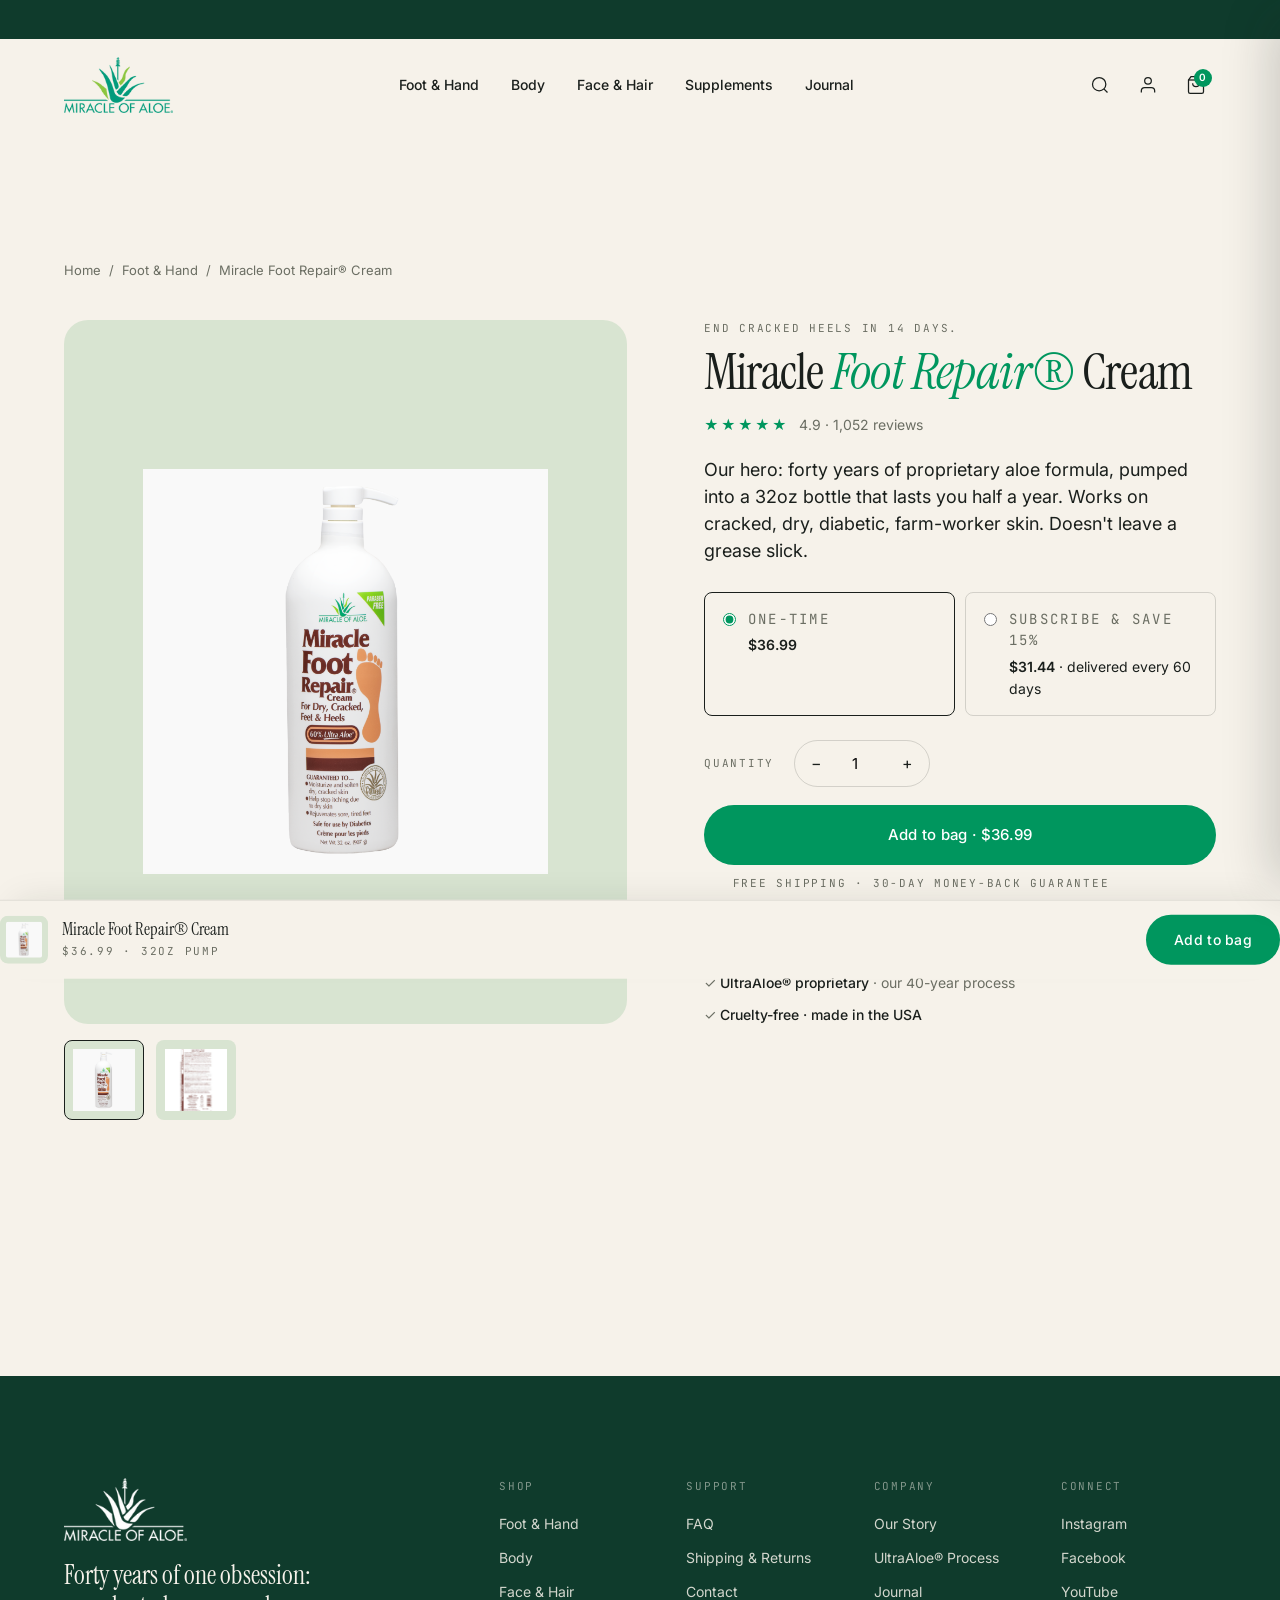
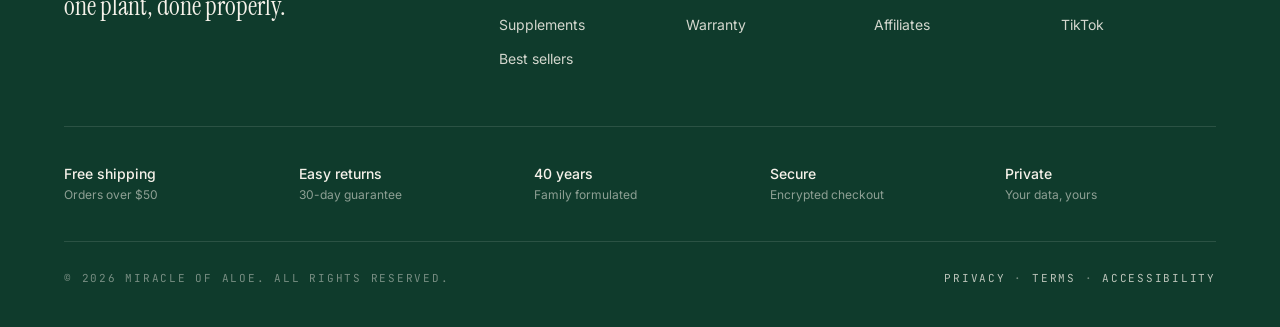
==== products/miracle-foot-repair-cream.html @ 7aa0a72f "Create Foot Repair PDP above-fold: gallery, buy box, subscription, sticky mini-ATC Co-Authored-By: C" ====
<!doctype html>
<html lang="en">
<head>
  <meta charset="utf-8">
  <meta name="viewport" content="width=device-width, initial-scale=1">
  <title>Miracle Foot Repair® Cream · Miracle of Aloe</title>
  <link rel="icon" href="../assets/brand/favicon.png">
  <link rel="preconnect" href="https://fonts.googleapis.com">
  <link rel="preconnect" href="https://fonts.gstatic.com" crossorigin>
  <link rel="stylesheet" href="https://fonts.googleapis.com/css2?family=Inter:wght@300;400;500;600;700&family=Instrument+Serif:ital@0;1&family=JetBrains+Mono:wght@400;500&display=swap">
  <link rel="stylesheet" href="../css/tokens.css">
  <link rel="stylesheet" href="../css/base.css">
  <link rel="stylesheet" href="../css/components.css">
  <link rel="stylesheet" href="../css/product.css">
</head>
<body>
<div class="announcement" aria-label="Store announcements">
  <div class="announcement__marquee">
    <div class="announcement__track" aria-hidden="true">
      <span>Free shipping on orders over $50</span><span>·</span>
      <span>4.9★ from 1,052 reviews</span><span>·</span>
      <span>Trusted for 40 years</span><span>·</span>
      <span>Subscribe & save 15%</span><span>·</span>
      <span>Free shipping on orders over $50</span><span>·</span>
      <span>4.9★ from 1,052 reviews</span><span>·</span>
      <span>Trusted for 40 years</span><span>·</span>
      <span>Subscribe & save 15%</span><span>·</span>
    </div>
  </div>
</div>

<header class="nav" id="nav">
  <div class="nav__inner container">
    <a class="nav__logo" href="../" aria-label="Miracle of Aloe home">
      <img src="../assets/brand/logo.png" alt="Miracle of Aloe" width="280" height="56">
    </a>
    <nav class="nav__links" aria-label="Primary">
      <a href="../#pillars">Foot & Hand</a>
      <a href="../#pillars">Body</a>
      <a href="../#pillars">Face & Hair</a>
      <a href="../#pillars">Supplements</a>
      <a href="../#journal">Journal</a>
    </nav>
    <div class="nav__actions">
      <button class="nav__icon" aria-label="Search"><svg width="20" height="20" viewBox="0 0 24 24" fill="none" stroke="currentColor" stroke-width="1.5"><circle cx="11" cy="11" r="8"/><path d="m21 21-4.35-4.35"/></svg></button>
      <button class="nav__icon" aria-label="Account"><svg width="20" height="20" viewBox="0 0 24 24" fill="none" stroke="currentColor" stroke-width="1.5"><path d="M20 21v-2a4 4 0 0 0-4-4H8a4 4 0 0 0-4 4v2"/><circle cx="12" cy="7" r="4"/></svg></button>
      <button class="nav__icon nav__cart" id="cartBtn" aria-label="Cart, 0 items">
        <svg width="20" height="20" viewBox="0 0 24 24" fill="none" stroke="currentColor" stroke-width="1.5"><path d="M6 2 3 6v14a2 2 0 0 0 2 2h14a2 2 0 0 0 2-2V6l-3-4Z"/><path d="M3 6h18"/><path d="M16 10a4 4 0 0 1-8 0"/></svg>
        <span class="nav__cart-count">0</span>
      </button>
    </div>
  </div>
</header>

<main id="main">

<section class="pdp-hero section">
  <div class="container">
    <nav class="breadcrumb" aria-label="Breadcrumb">
      <a href="../">Home</a>
      <span aria-hidden="true">/</span>
      <a href="../#pillars">Foot & Hand</a>
      <span aria-hidden="true">/</span>
      <span>Miracle Foot Repair® Cream</span>
    </nav>

    <div class="pdp-hero__grid">
      <div class="pdp-gallery">
        <div class="pdp-gallery__main">
          <img src="../assets/products/foot-repair-front.png" alt="Miracle Foot Repair Cream 32oz with pump dispenser" id="galleryMain" width="800" height="1000">
        </div>
        <div class="pdp-gallery__thumbs" role="tablist">
          <button class="pdp-gallery__thumb is-active" data-src="../assets/products/foot-repair-front.png" aria-label="Front of product">
            <img src="../assets/products/foot-repair-front.png" alt="">
          </button>
          <button class="pdp-gallery__thumb" data-src="../assets/products/foot-repair-back.jpg" aria-label="Back of product">
            <img src="../assets/products/foot-repair-back.jpg" alt="">
          </button>
        </div>
      </div>

      <div class="pdp-buybox">
        <p class="mono">End cracked heels in 14 days.</p>
        <h1>Miracle <em>Foot Repair®</em> Cream</h1>
        <div class="pdp-buybox__rating">
          <span class="stars" aria-hidden="true">★★★★★</span>
          <span>4.9 · 1,052 reviews</span>
        </div>
        <p class="lede">Our hero: forty years of proprietary aloe formula, pumped into a 32oz bottle that lasts you half a year. Works on cracked, dry, diabetic, farm-worker skin. Doesn't leave a grease slick.</p>

        <div class="pdp-buybox__plan" role="radiogroup" aria-label="Purchase plan">
          <label class="pdp-buybox__plan-opt">
            <input type="radio" name="plan" value="onetime" checked>
            <div>
              <p class="mono">One-time</p>
              <p><strong>$36.99</strong></p>
            </div>
          </label>
          <label class="pdp-buybox__plan-opt">
            <input type="radio" name="plan" value="sub">
            <div>
              <p class="mono">Subscribe & save 15%</p>
              <p><strong>$31.44</strong> · delivered every 60 days</p>
            </div>
          </label>
        </div>

        <div class="pdp-buybox__qty">
          <label class="mono" for="qtyInput">Quantity</label>
          <div class="qty-stepper">
            <button type="button" data-qty="-" aria-label="Decrease quantity">−</button>
            <input id="qtyInput" type="number" min="1" value="1" aria-label="Quantity">
            <button type="button" data-qty="+" aria-label="Increase quantity">+</button>
          </div>
        </div>

        <button class="btn btn--primary pdp-buybox__atc" id="addToBag">Add to bag · $36.99</button>
        <p class="pdp-buybox__note mono">Free shipping · 30-day money-back guarantee</p>

        <ul class="pdp-buybox__bullets">
          <li>✓ <strong>Dermatologist-reviewed</strong> · safe for diabetic skin</li>
          <li>✓ <strong>UltraAloe® proprietary</strong> · our 40-year process</li>
          <li>✓ <strong>Cruelty-free · made in the USA</strong></li>
        </ul>
      </div>
    </div>
  </div>
</section>

<!-- Sticky mini-ATC (appears on scroll past hero) -->
<div class="pdp-sticky" id="pdpSticky" aria-hidden="true">
  <div class="container pdp-sticky__inner">
    <div class="pdp-sticky__info">
      <img src="../assets/products/foot-repair-front.png" alt="" width="48" height="48">
      <div>
        <p class="pdp-sticky__name">Miracle Foot Repair® Cream</p>
        <p class="pdp-sticky__price mono">$36.99 · 32oz pump</p>
      </div>
    </div>
    <button class="btn btn--primary" id="stickyAtc">Add to bag</button>
  </div>
</div>

</main>

<footer class="footer">
  <div class="container">
    <div class="footer__top">
      <div class="footer__brand">
        <img src="../assets/brand/logo.png" alt="Miracle of Aloe" width="315" height="63">
        <p class="footer__tagline">Forty years of one obsession: one plant, done properly.</p>
      </div>
      <div class="footer__grid">
        <div class="footer__col">
          <p class="mono">Shop</p>
          <a href="../#pillars">Foot & Hand</a>
          <a href="../#pillars">Body</a>
          <a href="../#pillars">Face & Hair</a>
          <a href="../#pillars">Supplements</a>
          <a href="../#bestsellers">Best sellers</a>
        </div>
        <div class="footer__col">
          <p class="mono">Support</p>
          <a href="#">FAQ</a>
          <a href="#">Shipping & Returns</a>
          <a href="#">Contact</a>
          <a href="#">Warranty</a>
        </div>
        <div class="footer__col">
          <p class="mono">Company</p>
          <a href="#">Our Story</a>
          <a href="../#ultraaloe">UltraAloe® Process</a>
          <a href="#">Journal</a>
          <a href="#">Affiliates</a>
        </div>
        <div class="footer__col">
          <p class="mono">Connect</p>
          <a href="https://instagram.com/miracleofaloe" target="_blank" rel="noopener">Instagram</a>
          <a href="https://facebook.com/miracleofaloe" target="_blank" rel="noopener">Facebook</a>
          <a href="https://youtube.com/miracleofaloe" target="_blank" rel="noopener">YouTube</a>
          <a href="https://tiktok.com/@miracleofaloe" target="_blank" rel="noopener">TikTok</a>
        </div>
      </div>
    </div>
    <div class="footer__trust">
      <div class="footer__trust-item"><strong>Free shipping</strong><span>Orders over $50</span></div>
      <div class="footer__trust-item"><strong>Easy returns</strong><span>30-day guarantee</span></div>
      <div class="footer__trust-item"><strong>40 years</strong><span>Family formulated</span></div>
      <div class="footer__trust-item"><strong>Secure</strong><span>Encrypted checkout</span></div>
      <div class="footer__trust-item"><strong>Private</strong><span>Your data, yours</span></div>
    </div>
    <div class="footer__bottom">
      <p class="mono">© 2026 Miracle of Aloe. All rights reserved.</p>
      <p class="mono"><a href="#">Privacy</a> · <a href="#">Terms</a> · <a href="#">Accessibility</a></p>
    </div>
  </div>
</footer>

<!-- Cart drawer -->
<aside class="drawer" id="cartDrawer" aria-hidden="true" aria-labelledby="cartDrawerTitle">
  <div class="drawer__backdrop" data-drawer-close></div>
  <div class="drawer__panel" role="dialog" aria-modal="true">
    <header class="drawer__header">
      <h3 id="cartDrawerTitle" class="drawer__title">Your bag</h3>
      <button class="drawer__close" data-drawer-close aria-label="Close cart">
        <svg width="18" height="18" viewBox="0 0 24 24" fill="none" stroke="currentColor" stroke-width="1.5"><path d="M18 6 6 18M6 6l12 12"/></svg>
      </button>
    </header>
    <div class="drawer__body">
      <p class="drawer__empty">Your bag is empty.<br><small>Add something beautiful.</small></p>
    </div>
    <footer class="drawer__footer">
      <div class="drawer__progress">
        <div class="drawer__progress-bar" style="width: 0%"></div>
      </div>
      <p class="mono drawer__progress-label">Add $50 for free shipping</p>
      <button class="btn btn--primary drawer__cta" disabled>Checkout · $0.00</button>
    </footer>
  </div>
</aside>

<!-- Email popup -->
<div class="popup" id="emailPopup" aria-hidden="true">
  <div class="popup__backdrop" data-popup-close></div>
  <div class="popup__panel" role="dialog" aria-modal="true" aria-labelledby="emailPopupTitle">
    <button class="popup__close" data-popup-close aria-label="Close">
      <svg width="18" height="18" viewBox="0 0 24 24" fill="none" stroke="currentColor" stroke-width="1.5"><path d="M18 6 6 18M6 6l12 12"/></svg>
    </button>
    <p class="mono">Join the family</p>
    <h3 id="emailPopupTitle">Get 25% off<br>your first order.</h3>
    <p>Be first to hear about new drops, expert advice, and limited-edition sets.</p>
    <form class="popup__form" data-popup-submit>
      <input type="email" required placeholder="Your email" aria-label="Email address">
      <button type="submit" class="btn btn--primary">Send me 25%</button>
    </form>
    <p class="popup__disclaimer">By subscribing you agree to our privacy policy. Unsubscribe any time.</p>
  </div>
</div>

<script src="../js/main.js" defer></script>
<script src="../js/product.js" defer></script>
</body>
</html>
---- css/tokens.css ----
:root {
  /* Palette */
  --color-paper: #F6F2EA;
  --color-ink: #1A1F1C;
  --color-forest: #0F3B2C;
  --color-aloe: #8DC735;
  --color-jungle: #00965E;
  --color-mist: #D8E4D1;
  --color-muted: #6B6E63;
  --color-ink-soft: rgba(26, 31, 28, 0.72);

  /* Type */
  --font-serif: 'Instrument Serif', 'Times New Roman', Georgia, serif;
  --font-sans: 'Inter', -apple-system, BlinkMacSystemFont, system-ui, sans-serif;
  --font-mono: 'JetBrains Mono', ui-monospace, SFMono-Regular, Menlo, monospace;

  /* Scale */
  --size-body: clamp(15px, 1.05vw, 17px);
  --size-lede: clamp(18px, 1.4vw, 22px);
  --size-h3: clamp(22px, 2.2vw, 30px);
  --size-h2: clamp(36px, 4.4vw, 64px);
  --size-h1: clamp(48px, 6.8vw, 104px);
  --size-micro: 11px;

  /* Spacing */
  --gutter: clamp(24px, 5vw, 80px);
  --max-width: 1280px;
  --section-pad-y: clamp(80px, 10vw, 160px);

  /* Radius */
  --radius-card: 24px;
  --radius-pill: 999px;
  --radius-sm: 8px;

  /* Motion */
  --ease-out: cubic-bezier(0.2, 0.8, 0.2, 1);
  --ease-in-out: cubic-bezier(0.7, 0, 0.3, 1);
  --dur-fast: 180ms;
  --dur-med: 420ms;
  --dur-slow: 900ms;
}

/* Film-grain overlay applied as a utility class.
   The `.grain` element itself must create a positioning context — this rule handles it. */
.grain { position: relative; }
.grain::after {
  content: "";
  position: absolute;
  inset: 0;
  pointer-events: none;
  opacity: 0.06;
  background-image: url("data:image/svg+xml;utf8,<svg xmlns='http://www.w3.org/2000/svg' width='200' height='200'><filter id='n'><feTurbulence type='fractalNoise' baseFrequency='0.9'/></filter><rect width='100%25' height='100%25' filter='url(%23n)'/></svg>");
  mix-blend-mode: multiply;
  z-index: 1;
}
---- css/base.css ----
*, *::before, *::after { box-sizing: border-box; margin: 0; padding: 0; }

html {
  scroll-behavior: smooth;
  -webkit-text-size-adjust: 100%;
  text-rendering: optimizeLegibility;
}

@media (prefers-reduced-motion: reduce) {
  html { scroll-behavior: auto; }
  *, *::before, *::after {
    animation-duration: 0.01ms !important;
    animation-iteration-count: 1 !important;
    transition-duration: 0.01ms !important;
    scroll-behavior: auto !important;
  }
}

body {
  font-family: var(--font-sans);
  font-size: var(--size-body);
  line-height: 1.55;
  color: var(--color-ink);
  background: var(--color-paper);
  -webkit-font-smoothing: antialiased;
  -moz-osx-font-smoothing: grayscale;
  overflow-x: hidden;
}

h1, h2, h3, h4 { font-family: var(--font-serif); font-weight: 400; line-height: 1.04; letter-spacing: -0.015em; color: var(--color-ink); }
h1 { font-size: var(--size-h1); }
h2 { font-size: var(--size-h2); }
h3 { font-size: var(--size-h3); }

p { max-width: 62ch; }
p.lede { font-size: var(--size-lede); line-height: 1.5; color: var(--color-ink); max-width: 48ch; }

a { color: inherit; text-decoration: none; transition: opacity var(--dur-fast) var(--ease-out); }
a:hover { opacity: 0.7; }

img, video { max-width: 100%; height: auto; display: block; }

button { font: inherit; cursor: pointer; border: 0; background: transparent; color: inherit; }

.mono {
  font-family: var(--font-mono);
  font-size: var(--size-micro);
  text-transform: uppercase;
  letter-spacing: 0.16em;
  color: var(--color-muted);
}

.container {
  max-width: var(--max-width);
  margin: 0 auto;
  padding: 0 var(--gutter);
}

.section {
  position: relative;
  padding: var(--section-pad-y) 0;
}

.section--forest {
  background: var(--color-forest);
  color: var(--color-paper);
}
.section--forest h1, .section--forest h2, .section--forest h3 { color: var(--color-paper); }
.section--forest .mono { color: rgba(246, 242, 234, 0.55); }
.section--forest p { color: rgba(246, 242, 234, 0.82); }
.section--forest p.lede { color: rgba(246, 242, 234, 0.72); }

.section--mist { background: var(--color-mist); }

/* Visually hidden utility for accessibility */
.sr-only {
  position: absolute; width: 1px; height: 1px; padding: 0;
  margin: -1px; overflow: hidden; clip: rect(0, 0, 0, 0);
  white-space: nowrap; border: 0;
}
---- css/components.css ----
/* --- Announcement marquee --- */
.announcement {
  background: var(--color-forest);
  color: var(--color-paper);
  overflow: hidden;
  font-size: 12px;
  letter-spacing: 0.08em;
  text-transform: uppercase;
}
.announcement__marquee { padding: 10px 0; }
.announcement__track {
  display: inline-flex;
  gap: 36px;
  white-space: nowrap;
  animation: marquee 36s linear infinite;
  padding-left: 100%;
}
.announcement__track span { flex-shrink: 0; }
@keyframes marquee {
  from { transform: translateX(0); }
  to   { transform: translateX(-50%); }
}
@media (prefers-reduced-motion: reduce) {
  .announcement__track { animation: none; padding-left: var(--gutter); }
}

/* --- Navbar --- */
.nav {
  position: sticky;
  top: 0;
  z-index: 40;
  background: var(--color-paper);
  border-bottom: 1px solid transparent;
  transition: border-color var(--dur-med) var(--ease-out), box-shadow var(--dur-med) var(--ease-out);
}
.nav.is-scrolled {
  border-bottom-color: rgba(26, 31, 28, 0.06);
  box-shadow: 0 6px 24px -16px rgba(26, 31, 28, 0.15);
}
.nav__inner {
  display: flex;
  align-items: center;
  justify-content: space-between;
  gap: 48px;
  padding-top: 18px;
  padding-bottom: 18px;
}
.nav__logo img { height: 56px; width: auto; }

.nav__links {
  display: flex;
  gap: 32px;
  font-size: 14px;
  font-weight: 500;
}
.nav__links a { position: relative; padding: 6px 0; }
.nav__links a::after {
  content: "";
  position: absolute; inset: auto 0 0 0;
  height: 1px;
  background: var(--color-ink);
  transform: scaleX(0);
  transform-origin: left;
  transition: transform var(--dur-med) var(--ease-out);
}
.nav__links a:hover::after { transform: scaleX(1); }

.nav__actions { display: flex; align-items: center; gap: 8px; }
.nav__icon {
  width: 40px; height: 40px;
  display: inline-flex; align-items: center; justify-content: center;
  border-radius: var(--radius-pill);
  color: var(--color-ink);
  transition: background var(--dur-fast) var(--ease-out);
}
.nav__icon:hover { background: var(--color-mist); }
.nav__cart { position: relative; }
.nav__cart-count {
  position: absolute; top: 4px; right: 4px;
  min-width: 18px; height: 18px; padding: 0 5px;
  background: var(--color-jungle);
  color: #fff;
  border-radius: var(--radius-pill);
  font-size: 10px; font-weight: 600;
  display: inline-flex; align-items: center; justify-content: center;
  font-family: var(--font-sans);
}

@media (max-width: 860px) {
  .nav__links { display: none; }
}

/* --- Footer --- */
.footer {
  background: var(--color-forest);
  color: var(--color-paper);
  padding: clamp(64px, 8vw, 120px) 0 40px;
  margin-top: var(--section-pad-y);
}
.footer__top {
  display: grid;
  grid-template-columns: 1.2fr 2.4fr;
  gap: clamp(32px, 6vw, 96px);
  padding-bottom: 56px;
  border-bottom: 1px solid rgba(246, 242, 234, 0.12);
}
.footer__brand img { filter: brightness(0) invert(1); height: 63px; width: auto; }
.footer__tagline {
  font-family: var(--font-serif);
  font-size: clamp(22px, 2vw, 30px);
  line-height: 1.2;
  margin-top: 20px;
  max-width: 22ch;
  color: var(--color-paper);
}
.footer__grid {
  display: grid;
  grid-template-columns: repeat(4, 1fr);
  gap: 32px;
}
.footer__col { display: flex; flex-direction: column; gap: 12px; }
.footer__col .mono { color: rgba(246, 242, 234, 0.5); margin-bottom: 6px; }
.footer__col a { font-size: 14px; color: rgba(246, 242, 234, 0.85); }
.footer__col a:hover { opacity: 1; color: var(--color-aloe); }

.footer__trust {
  display: grid;
  grid-template-columns: repeat(5, 1fr);
  gap: 24px;
  padding: 36px 0;
  border-bottom: 1px solid rgba(246, 242, 234, 0.12);
}
.footer__trust-item { display: flex; flex-direction: column; gap: 2px; }
.footer__trust-item strong { font-weight: 500; font-size: 14px; color: var(--color-paper); }
.footer__trust-item span { font-size: 12px; color: rgba(246, 242, 234, 0.55); }

.footer__bottom {
  display: flex;
  justify-content: space-between;
  align-items: center;
  padding-top: 28px;
  gap: 24px;
}
.footer__bottom .mono { color: rgba(246, 242, 234, 0.45); }
.footer__bottom a { color: rgba(246, 242, 234, 0.75); }

@media (max-width: 860px) {
  .footer__top { grid-template-columns: 1fr; }
  .footer__grid { grid-template-columns: repeat(2, 1fr); gap: 36px 24px; }
  .footer__trust { grid-template-columns: repeat(2, 1fr); gap: 20px; }
  .footer__bottom { flex-direction: column; align-items: flex-start; }
}

/* --- Buttons (shared) --- */
.btn {
  display: inline-flex;
  align-items: center;
  justify-content: center;
  gap: 8px;
  padding: 14px 28px;
  border-radius: var(--radius-pill);
  font-family: var(--font-sans);
  font-size: 14px;
  font-weight: 500;
  letter-spacing: 0.02em;
  transition: transform var(--dur-fast) var(--ease-out), background var(--dur-fast) var(--ease-out), color var(--dur-fast) var(--ease-out);
}
.btn--primary { background: var(--color-jungle); color: #fff; }
.btn--primary:hover { transform: translateY(-1px); background: #007a4d; }
.btn--primary:disabled { opacity: 0.4; cursor: not-allowed; transform: none; }
.btn--ghost { background: transparent; color: var(--color-ink); border: 1px solid var(--color-ink); }
.btn--ghost:hover { background: var(--color-ink); color: var(--color-paper); transform: translateY(-1px); }
.btn--pale { background: var(--color-paper); color: var(--color-ink); }
.btn--pale:hover { background: var(--color-mist); }

/* --- Drawer --- */
.drawer {
  position: fixed; inset: 0;
  z-index: 70;
  pointer-events: none;
}
.drawer[aria-hidden="false"] { pointer-events: auto; }
.drawer__backdrop {
  position: absolute; inset: 0;
  background: rgba(26, 31, 28, 0.4);
  opacity: 0;
  transition: opacity var(--dur-med) var(--ease-out);
}
.drawer[aria-hidden="false"] .drawer__backdrop { opacity: 1; }
.drawer__panel {
  position: absolute; top: 0; right: 0; bottom: 0;
  width: min(440px, 92vw);
  background: var(--color-paper);
  display: flex; flex-direction: column;
  transform: translateX(100%);
  transition: transform var(--dur-med) var(--ease-out);
  box-shadow: -24px 0 48px -16px rgba(26, 31, 28, 0.2);
}
.drawer[aria-hidden="false"] .drawer__panel { transform: translateX(0); }
.drawer__header {
  display: flex; justify-content: space-between; align-items: center;
  padding: 24px 28px;
  border-bottom: 1px solid rgba(26, 31, 28, 0.08);
}
.drawer__title { font-size: 22px; font-family: var(--font-serif); }
.drawer__close { width: 32px; height: 32px; border-radius: 999px; display: inline-flex; align-items: center; justify-content: center; }
.drawer__close:hover { background: var(--color-mist); }
.drawer__body { flex: 1; overflow-y: auto; padding: 32px 28px; display: grid; place-items: center; }
.drawer__empty { text-align: center; color: var(--color-muted); font-family: var(--font-serif); font-size: 22px; }
.drawer__empty small { display: block; font-size: 13px; font-family: var(--font-sans); margin-top: 8px; }
.drawer__footer { padding: 20px 28px 28px; border-top: 1px solid rgba(26, 31, 28, 0.08); }
.drawer__progress { height: 4px; background: var(--color-mist); border-radius: 4px; overflow: hidden; margin-bottom: 8px; }
.drawer__progress-bar { height: 100%; background: var(--color-jungle); transition: width var(--dur-med) var(--ease-out); }
.drawer__progress-label { margin-bottom: 16px; }
.drawer__cta { width: 100%; }

/* --- Email popup --- */
.popup {
  position: fixed; inset: 0;
  z-index: 80;
  display: grid; place-items: center;
  pointer-events: none;
  padding: 24px;
}
.popup[aria-hidden="false"] { pointer-events: auto; }
.popup__backdrop { position: absolute; inset: 0; background: rgba(26, 31, 28, 0.5); opacity: 0; transition: opacity var(--dur-med) var(--ease-out); }
.popup[aria-hidden="false"] .popup__backdrop { opacity: 1; }
.popup__panel {
  position: relative;
  background: var(--color-paper);
  border-radius: var(--radius-card);
  padding: 48px 44px 40px;
  max-width: 440px;
  width: 100%;
  transform: scale(0.96) translateY(12px);
  opacity: 0;
  transition: transform var(--dur-med) var(--ease-out), opacity var(--dur-med) var(--ease-out);
}
.popup[aria-hidden="false"] .popup__panel { transform: none; opacity: 1; }
.popup__close { position: absolute; top: 14px; right: 14px; width: 32px; height: 32px; border-radius: 999px; display: inline-flex; align-items: center; justify-content: center; }
.popup__close:hover { background: var(--color-mist); }
.popup h3 { font-size: clamp(32px, 3vw, 40px); margin-top: 12px; margin-bottom: 18px; line-height: 1.02; }
.popup p { font-size: 15px; color: var(--color-muted); }
.popup__form { display: grid; gap: 10px; margin-top: 22px; }
.popup__form input {
  font: inherit; padding: 14px 16px;
  border-radius: var(--radius-pill);
  border: 1px solid rgba(26, 31, 28, 0.16);
  background: #fff;
}
.popup__form input:focus { outline: 2px solid var(--color-jungle); outline-offset: 2px; }
.popup__disclaimer { font-size: 11px; margin-top: 14px; color: var(--color-muted); }
---- css/product.css ----
/* ===== Breadcrumb ===== */
.breadcrumb {
  display: flex; gap: 8px; align-items: center;
  font-size: 13px; color: var(--color-muted);
  margin-bottom: 40px;
  flex-wrap: wrap;
}
.breadcrumb a { color: var(--color-muted); }
.breadcrumb a:hover { color: var(--color-ink); opacity: 1; }

/* ===== PDP hero grid ===== */
.pdp-hero__grid {
  display: grid;
  grid-template-columns: 1.1fr 1fr;
  gap: clamp(32px, 6vw, 96px);
  align-items: start;
}

.pdp-gallery { position: sticky; top: 100px; display: flex; flex-direction: column; gap: 16px; }
.pdp-gallery__main {
  aspect-ratio: 4 / 5;
  background: var(--color-mist);
  border-radius: var(--radius-card);
  display: grid; place-items: center;
  overflow: hidden;
}
.pdp-gallery__main img { max-width: 72%; max-height: 80%; object-fit: contain; transition: opacity var(--dur-med) var(--ease-out); }
.pdp-gallery__thumbs { display: flex; gap: 12px; }
.pdp-gallery__thumb {
  width: 80px; aspect-ratio: 1;
  border-radius: var(--radius-sm);
  background: var(--color-mist);
  overflow: hidden;
  border: 1px solid transparent;
  transition: border-color var(--dur-fast) var(--ease-out);
  padding: 8px;
}
.pdp-gallery__thumb img { width: 100%; height: 100%; object-fit: contain; }
.pdp-gallery__thumb.is-active { border-color: var(--color-ink); }

/* ===== Buy box ===== */
.pdp-buybox h1 { font-size: clamp(36px, 4vw, 54px); margin: 8px 0 16px; }
.pdp-buybox h1 em { font-style: italic; color: var(--color-jungle); }
.pdp-buybox__rating { display: flex; align-items: center; gap: 10px; font-size: 14px; color: var(--color-muted); margin-bottom: 20px; }
.pdp-buybox__rating .stars { color: var(--color-jungle); letter-spacing: 2px; }
.pdp-buybox .lede { margin-bottom: 28px; }

.pdp-buybox__plan { display: grid; grid-template-columns: 1fr 1fr; gap: 10px; margin-bottom: 24px; }
.pdp-buybox__plan-opt {
  display: flex; align-items: flex-start; gap: 12px;
  padding: 16px 18px;
  border: 1px solid rgba(26, 31, 28, 0.16);
  border-radius: var(--radius-sm);
  cursor: pointer;
  transition: border-color var(--dur-fast) var(--ease-out), background var(--dur-fast) var(--ease-out);
}
.pdp-buybox__plan-opt input { accent-color: var(--color-jungle); margin-top: 4px; }
.pdp-buybox__plan-opt:has(input:checked) { border-color: var(--color-ink); background: var(--color-paper); }
.pdp-buybox__plan-opt p { font-size: 14px; margin: 0; }
.pdp-buybox__plan-opt .mono { margin-bottom: 4px; }
.pdp-buybox__plan-opt strong { font-weight: 600; }

.pdp-buybox__qty { display: flex; align-items: center; gap: 20px; margin-bottom: 18px; }
.qty-stepper { display: inline-flex; align-items: center; border: 1px solid rgba(26,31,28,0.16); border-radius: var(--radius-pill); }
.qty-stepper button { padding: 10px 16px; font-size: 16px; }
.qty-stepper input { width: 48px; text-align: center; font: inherit; border: 0; background: transparent; }

.pdp-buybox__atc { width: 100%; justify-content: center; padding: 18px; font-size: 15px; }
.pdp-buybox__note { margin-top: 10px; text-align: center; color: var(--color-muted); }

.pdp-buybox__bullets {
  list-style: none; padding: 0; margin-top: 24px;
  display: flex; flex-direction: column; gap: 10px;
  border-top: 1px solid rgba(26, 31, 28, 0.08);
  padding-top: 24px;
}
.pdp-buybox__bullets li { font-size: 14px; color: var(--color-muted); }
.pdp-buybox__bullets strong { color: var(--color-ink); font-weight: 500; }

@media (max-width: 960px) {
  .pdp-hero__grid { grid-template-columns: 1fr; }
  .pdp-gallery { position: static; }
  .pdp-buybox__plan { grid-template-columns: 1fr; }
}

/* ===== Sticky mini-ATC ===== */
.pdp-sticky {
  position: fixed;
  bottom: 0; left: 0; right: 0;
  z-index: 50;
  background: var(--color-paper);
  border-top: 1px solid rgba(26, 31, 28, 0.1);
  transform: translateY(100%);
  transition: transform var(--dur-med) var(--ease-out);
  box-shadow: 0 -12px 36px -16px rgba(26,31,28,0.12);
}
.pdp-sticky[aria-hidden="false"] { transform: none; }
.pdp-sticky__inner {
  display: flex; justify-content: space-between; align-items: center;
  padding: 14px 0;
  gap: 20px;
}
.pdp-sticky__info { display: flex; align-items: center; gap: 14px; min-width: 0; }
.pdp-sticky__info img { width: 48px; height: 48px; object-fit: contain; border-radius: var(--radius-sm); background: var(--color-mist); padding: 6px; flex-shrink: 0; }
.pdp-sticky__name { font-family: var(--font-serif); font-size: 17px; line-height: 1.1; }
.pdp-sticky__price { font-size: 11px; margin-top: 4px; }
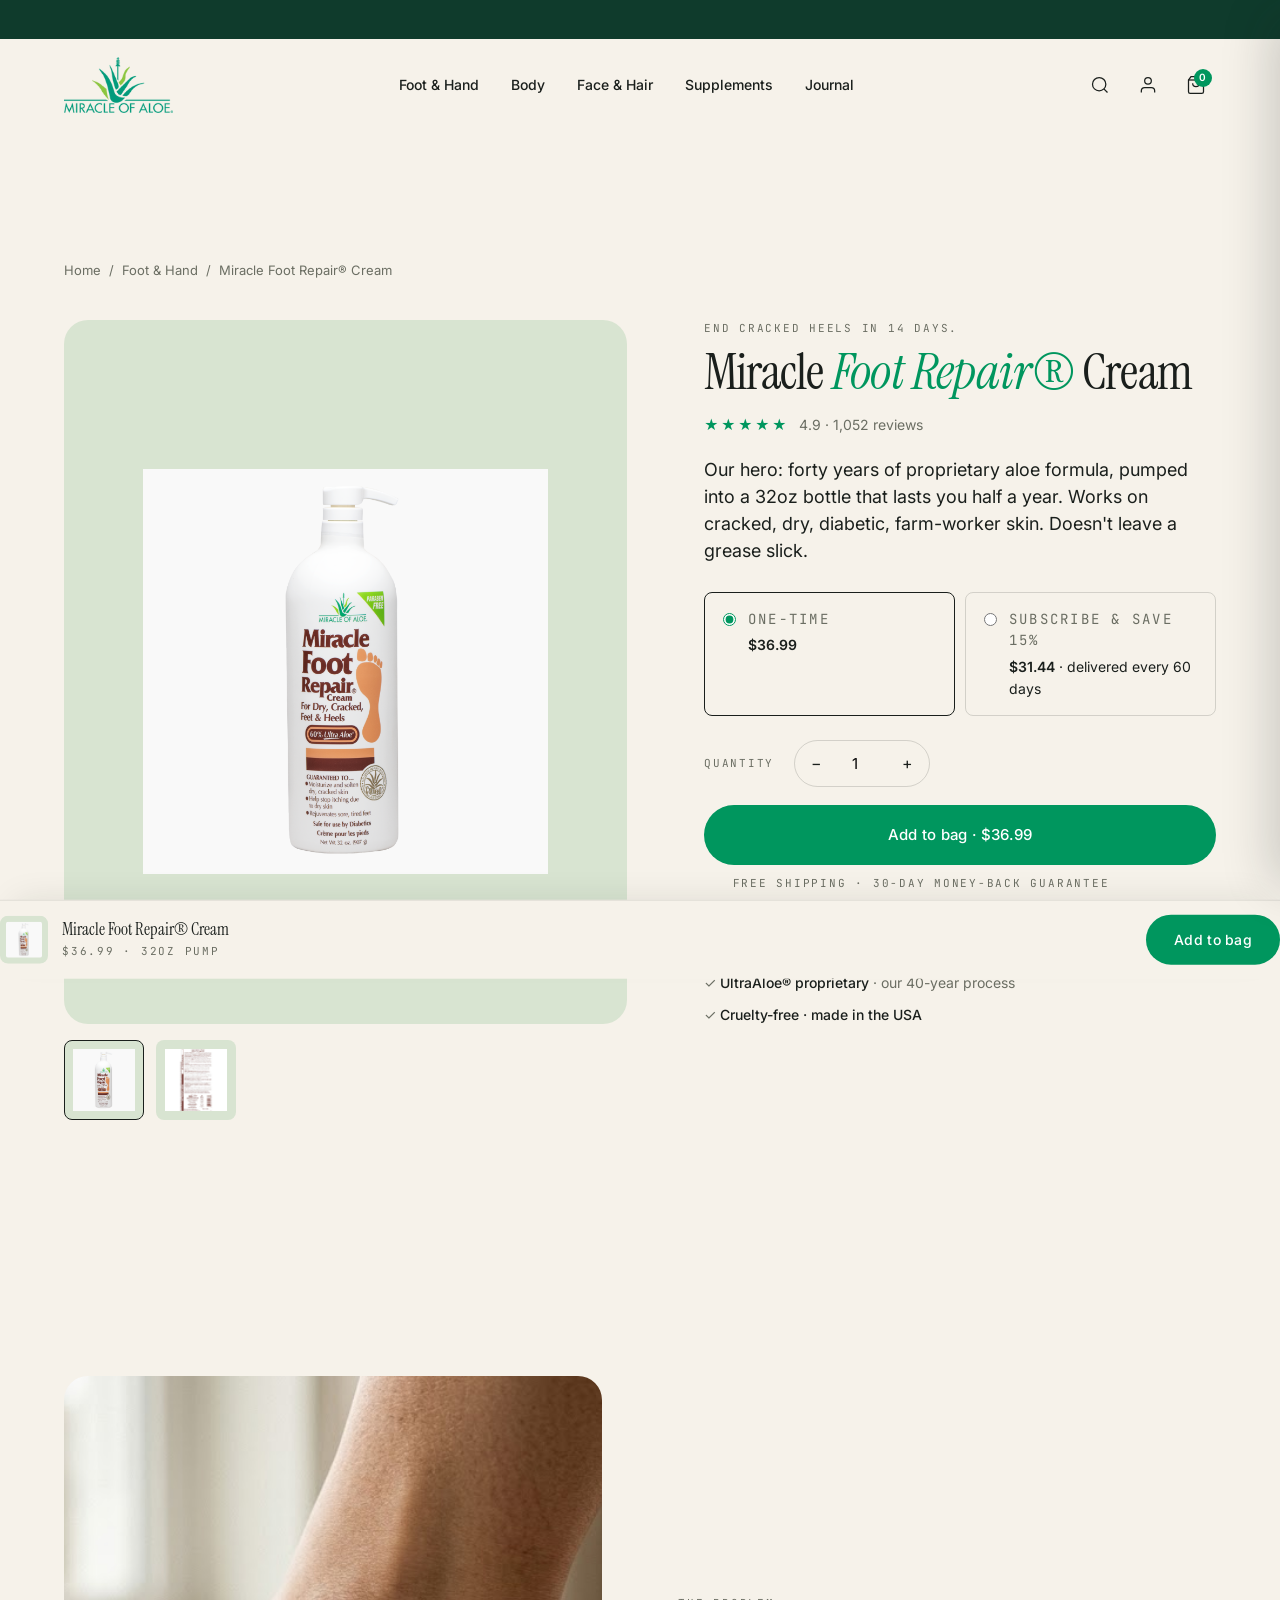
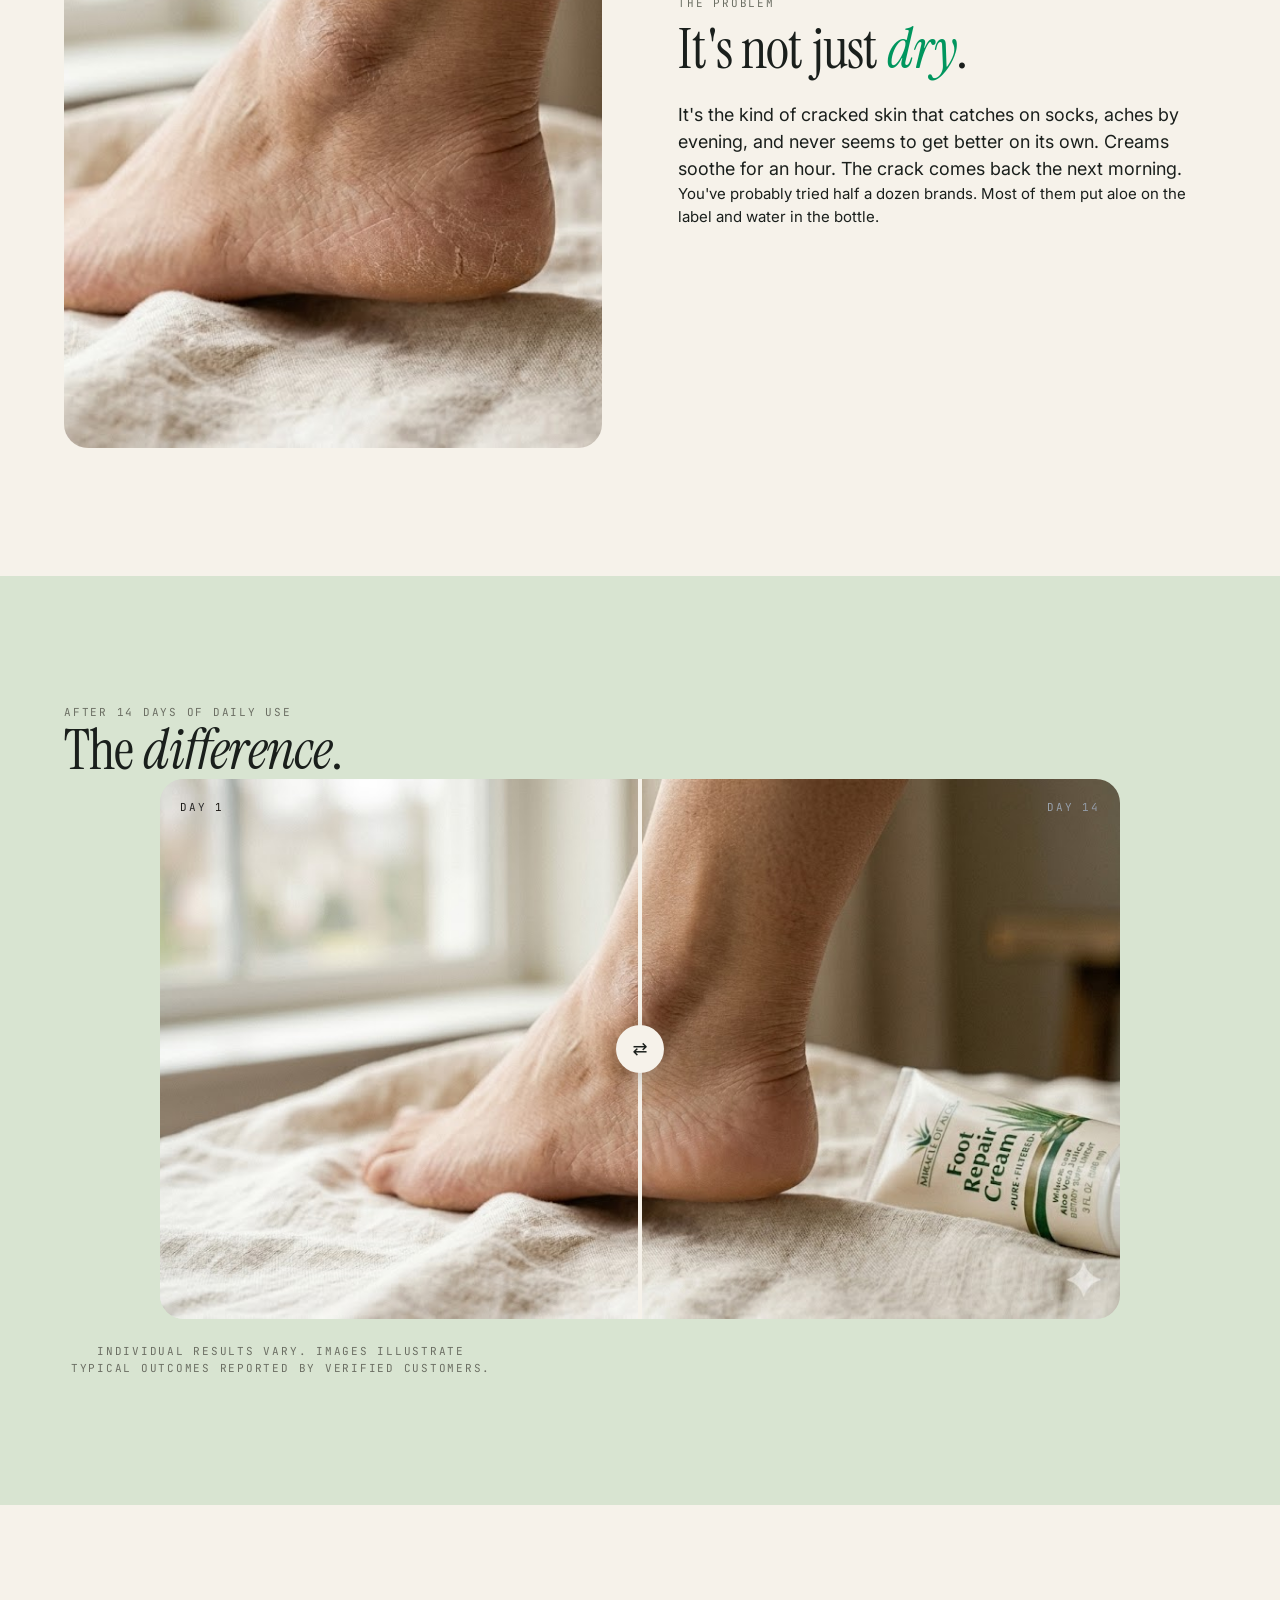
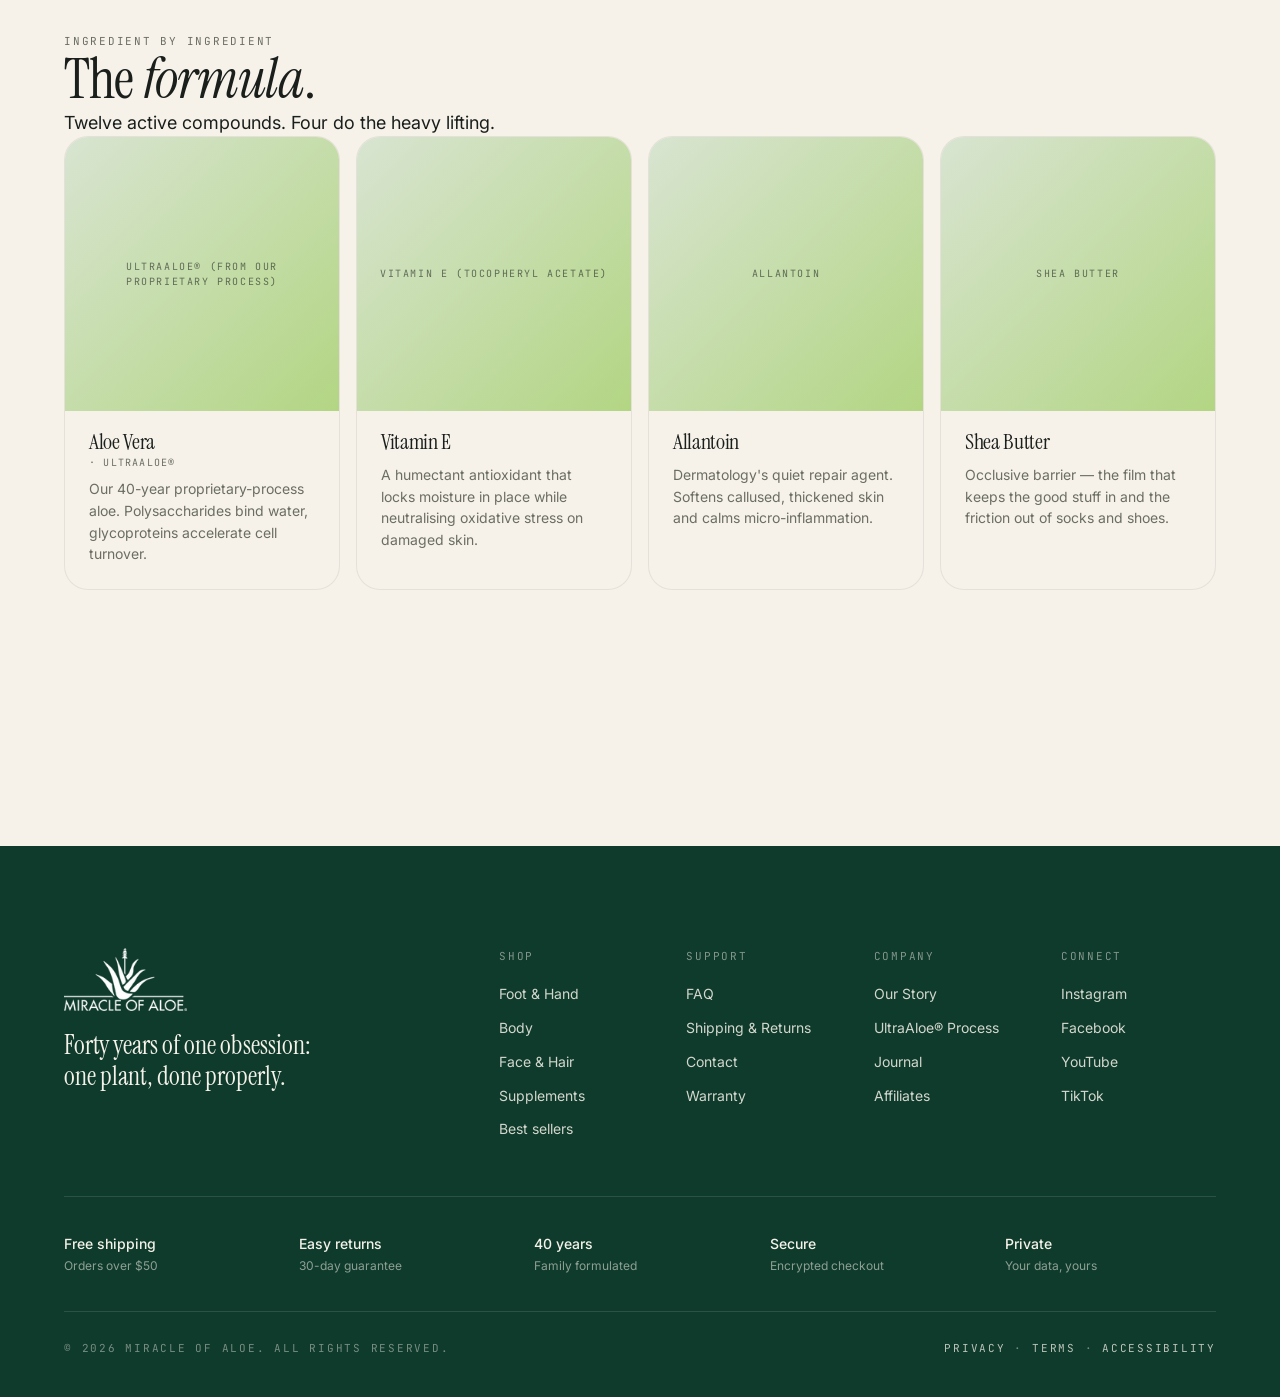
==== commit cbce1d05: "Add PDP modules 2-4: problem copy, interactive before/after slider (real heel stills), formula ingre" ====
--- a/products/miracle-foot-repair-cream.html
+++ b/products/miracle-foot-repair-cream.html
@@ -141,6 +141,73 @@
   </div>
 </div>
 
+<!-- Module 2: The problem -->
+<section class="pdp-problem section">
+  <div class="container pdp-problem__grid">
+    <div class="pdp-problem__media" role="img" aria-label="Dry cracked heel on day one"></div>
+    <div class="pdp-problem__copy">
+      <p class="mono">The problem</p>
+      <h2>It's not just <em>dry</em>.</h2>
+      <p class="lede">It's the kind of cracked skin that catches on socks, aches by evening, and never seems to get better on its own. Creams soothe for an hour. The crack comes back the next morning.</p>
+      <p>You've probably tried half a dozen brands. Most of them put aloe on the label and water in the bottle.</p>
+    </div>
+  </div>
+</section>
+
+<!-- Module 3: Before / After -->
+<section class="pdp-ba section section--mist">
+  <div class="container">
+    <header class="section-header">
+      <p class="mono">After 14 days of daily use</p>
+      <h2>The <em>difference</em>.</h2>
+    </header>
+    <div class="ba-slider" id="baSlider">
+      <img src="../assets/stills/after-heel.jpg" alt="Healed heel on day 14" class="ba-slider__after">
+      <img src="../assets/stills/before-heel.jpg" alt="Dry cracked heel on day 1" class="ba-slider__before">
+      <div class="ba-slider__handle" id="baHandle" aria-hidden="true">
+        <span></span>
+      </div>
+      <p class="ba-slider__label ba-slider__label--before mono">Day 1</p>
+      <p class="ba-slider__label ba-slider__label--after mono">Day 14</p>
+      <input type="range" min="0" max="100" value="50" class="ba-slider__input" id="baRange" aria-label="Before/after slider">
+    </div>
+    <p class="pdp-ba__caveat mono">Individual results vary. Images illustrate typical outcomes reported by verified customers.</p>
+  </div>
+</section>
+
+<!-- Module 4: The formula -->
+<section class="pdp-formula section">
+  <div class="container">
+    <header class="section-header">
+      <p class="mono">Ingredient by ingredient</p>
+      <h2>The <em>formula</em>.</h2>
+      <p class="lede">Twelve active compounds. Four do the heavy lifting.</p>
+    </header>
+    <div class="pdp-formula__grid">
+      <article class="ingredient-card">
+        <div class="ingredient-card__img" aria-hidden="true"><span class="mono">UltraAloe® (from our proprietary process)</span></div>
+        <h3>Aloe Vera <small>· UltraAloe®</small></h3>
+        <p>Our 40-year proprietary-process aloe. Polysaccharides bind water, glycoproteins accelerate cell turnover.</p>
+      </article>
+      <article class="ingredient-card">
+        <div class="ingredient-card__img" aria-hidden="true"><span class="mono">Vitamin E (tocopheryl acetate)</span></div>
+        <h3>Vitamin E</h3>
+        <p>A humectant antioxidant that locks moisture in place while neutralising oxidative stress on damaged skin.</p>
+      </article>
+      <article class="ingredient-card">
+        <div class="ingredient-card__img" aria-hidden="true"><span class="mono">Allantoin</span></div>
+        <h3>Allantoin</h3>
+        <p>Dermatology's quiet repair agent. Softens callused, thickened skin and calms micro-inflammation.</p>
+      </article>
+      <article class="ingredient-card">
+        <div class="ingredient-card__img" aria-hidden="true"><span class="mono">Shea butter</span></div>
+        <h3>Shea Butter</h3>
+        <p>Occlusive barrier — the film that keeps the good stuff in and the friction out of socks and shoes.</p>
+      </article>
+    </div>
+  </div>
+</section>
+
 </main>
 
 <footer class="footer">
--- a/css/product.css
+++ b/css/product.css
@@ -104,3 +104,104 @@
 .pdp-sticky__info img { width: 48px; height: 48px; object-fit: contain; border-radius: var(--radius-sm); background: var(--color-mist); padding: 6px; flex-shrink: 0; }
 .pdp-sticky__name { font-family: var(--font-serif); font-size: 17px; line-height: 1.1; }
 .pdp-sticky__price { font-size: 11px; margin-top: 4px; }
+
+/* ===== Module 2: Problem ===== */
+.pdp-problem__grid {
+  display: grid;
+  grid-template-columns: 1fr 1fr;
+  gap: clamp(32px, 6vw, 96px);
+  align-items: center;
+}
+.pdp-problem__media {
+  aspect-ratio: 4 / 5;
+  border-radius: var(--radius-card);
+  background-image: url('../assets/stills/before-heel.jpg');
+  background-size: cover;
+  background-position: center;
+  background-color: var(--color-mist);
+}
+.pdp-problem__copy h2 { margin: 8px 0 22px; }
+.pdp-problem__copy h2 em { font-style: italic; color: var(--color-jungle); }
+
+@media (max-width: 860px) { .pdp-problem__grid { grid-template-columns: 1fr; } }
+
+/* ===== Module 3: Before/After slider ===== */
+.ba-slider {
+  position: relative;
+  aspect-ratio: 16 / 9;
+  max-width: 960px; margin: 0 auto;
+  border-radius: var(--radius-card);
+  overflow: hidden;
+  background: var(--color-mist);
+  user-select: none;
+}
+.ba-slider__before, .ba-slider__after {
+  position: absolute; inset: 0;
+  width: 100%; height: 100%;
+  object-fit: cover;
+}
+.ba-slider__before { z-index: 2; clip-path: inset(0 50% 0 0); transition: clip-path 80ms linear; }
+.ba-slider__after { z-index: 1; }
+.ba-slider__handle {
+  position: absolute;
+  top: 0; bottom: 0;
+  left: 50%;
+  transform: translateX(-50%);
+  width: 4px;
+  background: var(--color-paper);
+  z-index: 3;
+  pointer-events: none;
+}
+.ba-slider__handle span {
+  position: absolute; top: 50%; left: 50%;
+  transform: translate(-50%, -50%);
+  width: 48px; height: 48px;
+  border-radius: 50%;
+  background: var(--color-paper);
+  box-shadow: 0 8px 24px rgba(26, 31, 28, 0.2);
+  display: grid; place-items: center;
+}
+.ba-slider__handle span::before {
+  content: "⇄";
+  font-size: 18px;
+  color: var(--color-ink);
+}
+.ba-slider__label { position: absolute; top: 20px; z-index: 4; color: var(--color-paper); mix-blend-mode: difference; }
+.ba-slider__label--before { left: 20px; }
+.ba-slider__label--after { right: 20px; }
+.ba-slider__input {
+  position: absolute; inset: 0;
+  z-index: 5;
+  opacity: 0;
+  cursor: ew-resize;
+  width: 100%; height: 100%;
+  margin: 0;
+}
+.pdp-ba__caveat { text-align: center; margin-top: 24px; color: var(--color-muted); }
+
+/* ===== Module 4: Formula ===== */
+.pdp-formula__grid {
+  display: grid;
+  grid-template-columns: repeat(4, 1fr);
+  gap: 16px;
+}
+.ingredient-card {
+  background: var(--color-paper);
+  border: 1px solid rgba(26, 31, 28, 0.08);
+  border-radius: var(--radius-card);
+  overflow: hidden;
+  display: flex; flex-direction: column;
+}
+.ingredient-card__img {
+  aspect-ratio: 1;
+  background: linear-gradient(135deg, var(--color-mist) 0%, var(--color-aloe) 200%);
+  display: grid; place-items: center;
+  position: relative;
+}
+.ingredient-card__img .mono { color: rgba(26,31,28,0.6); font-size: 10px; padding: 0 16px; text-align: center; }
+.ingredient-card h3 { padding: 20px 24px 10px; font-size: 22px; }
+.ingredient-card h3 small { font-family: var(--font-mono); font-size: 10px; color: var(--color-muted); letter-spacing: 0.12em; text-transform: uppercase; font-weight: 400; display: block; margin-top: 4px; }
+.ingredient-card p { padding: 0 24px 24px; font-size: 14px; color: var(--color-muted); }
+
+@media (max-width: 1060px) { .pdp-formula__grid { grid-template-columns: repeat(2, 1fr); } }
+@media (max-width: 560px)  { .pdp-formula__grid { grid-template-columns: 1fr; } }
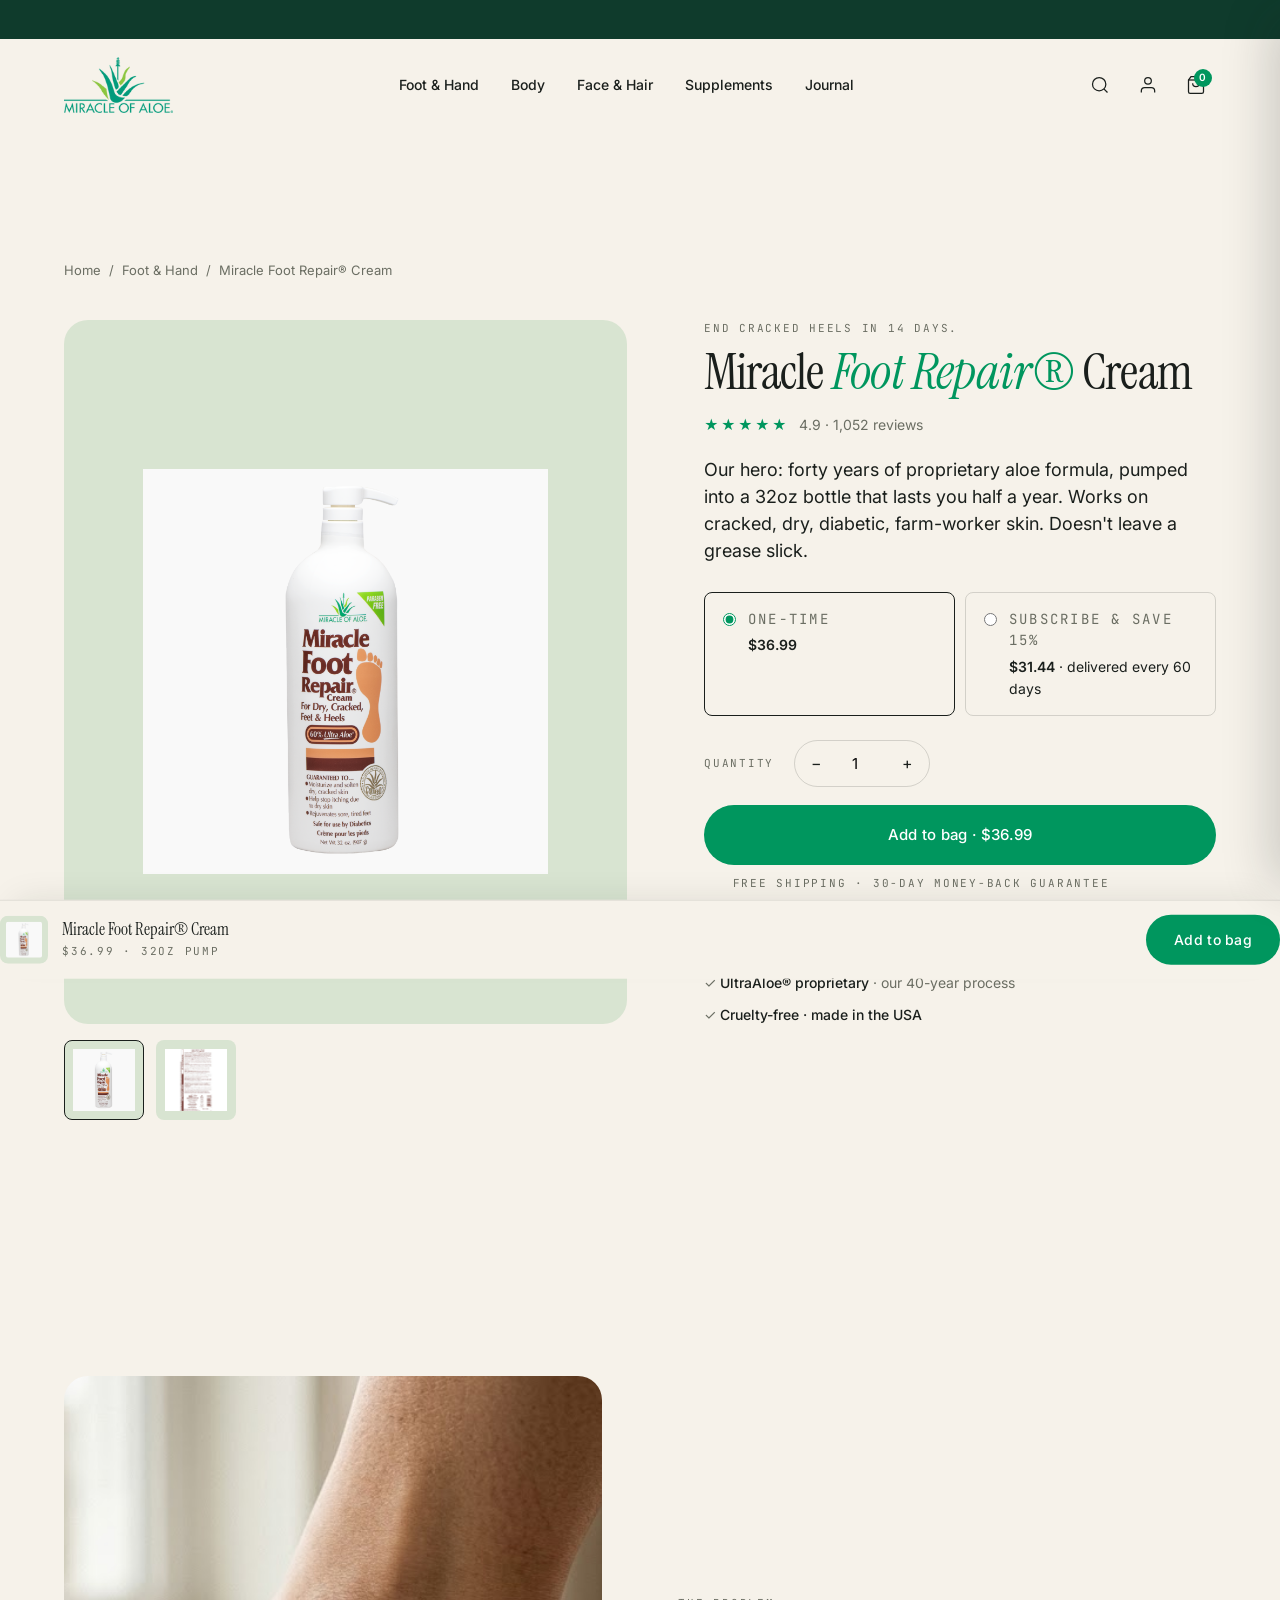
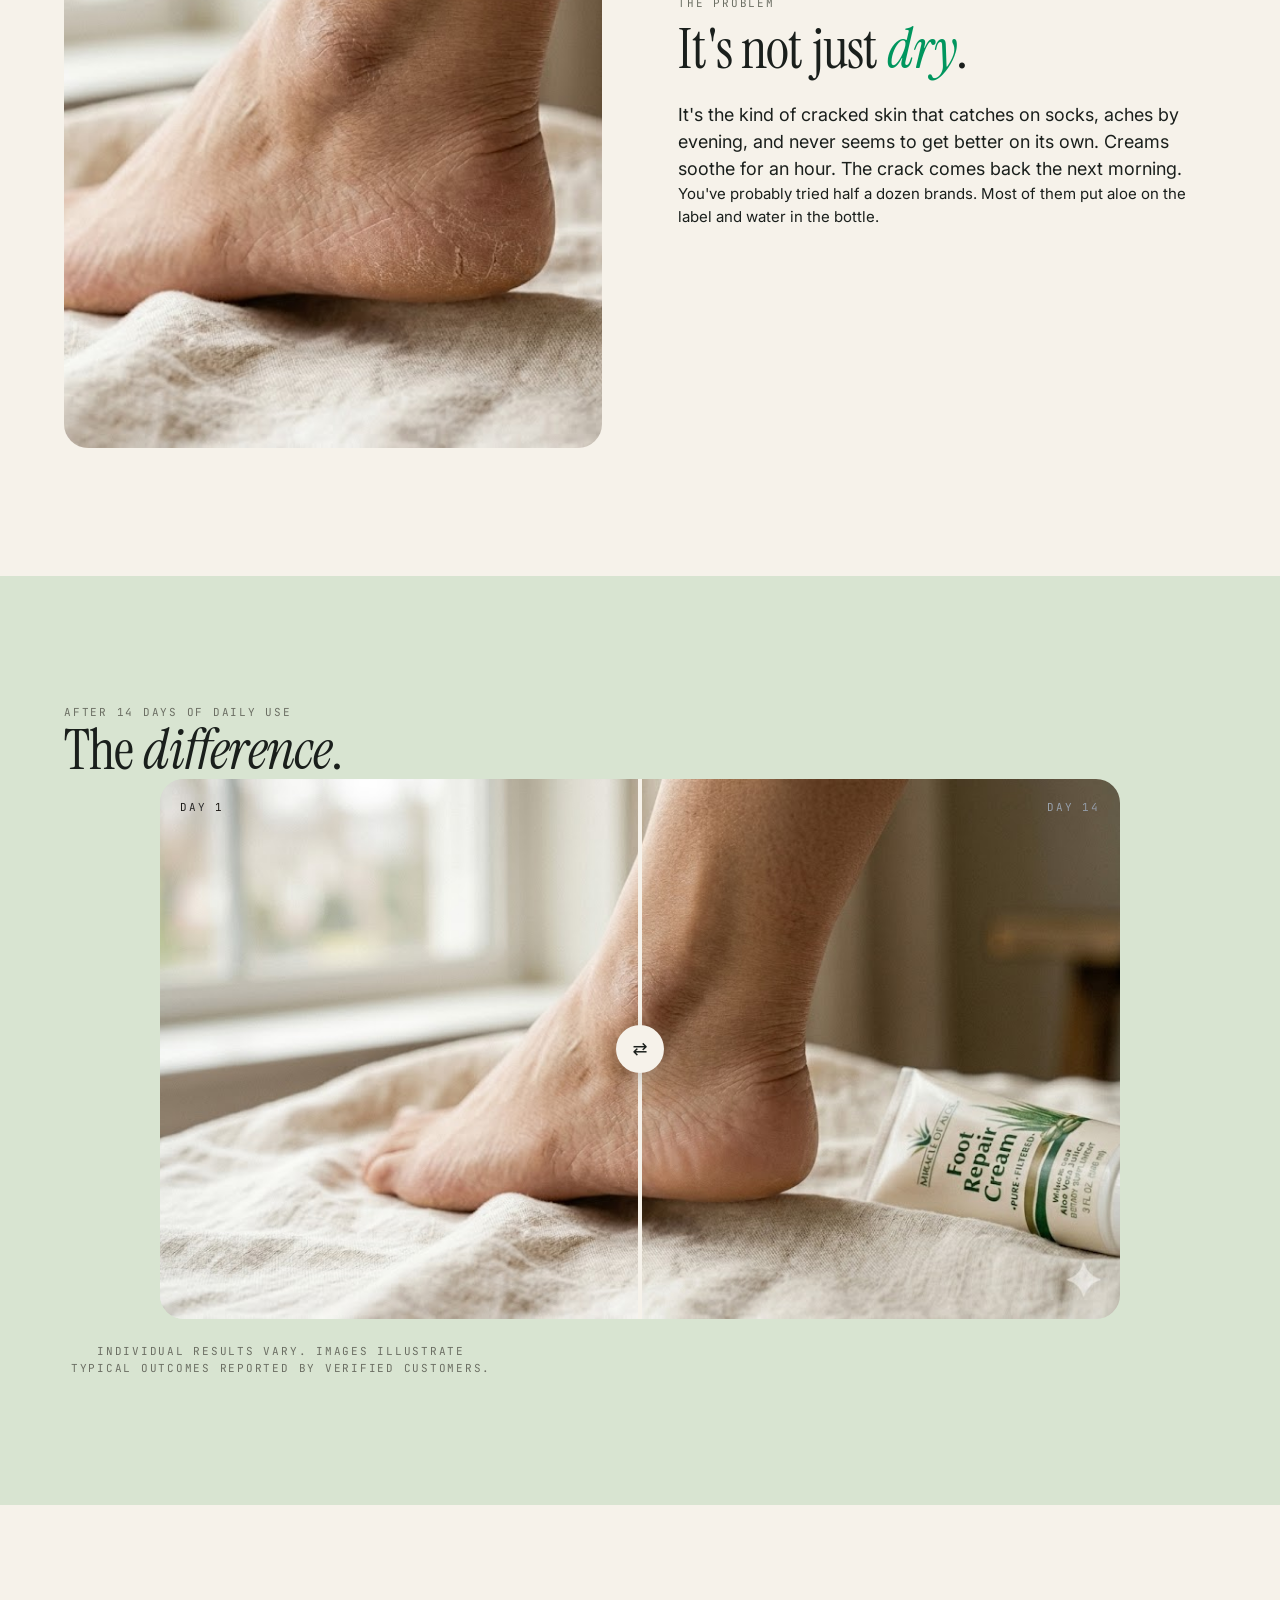
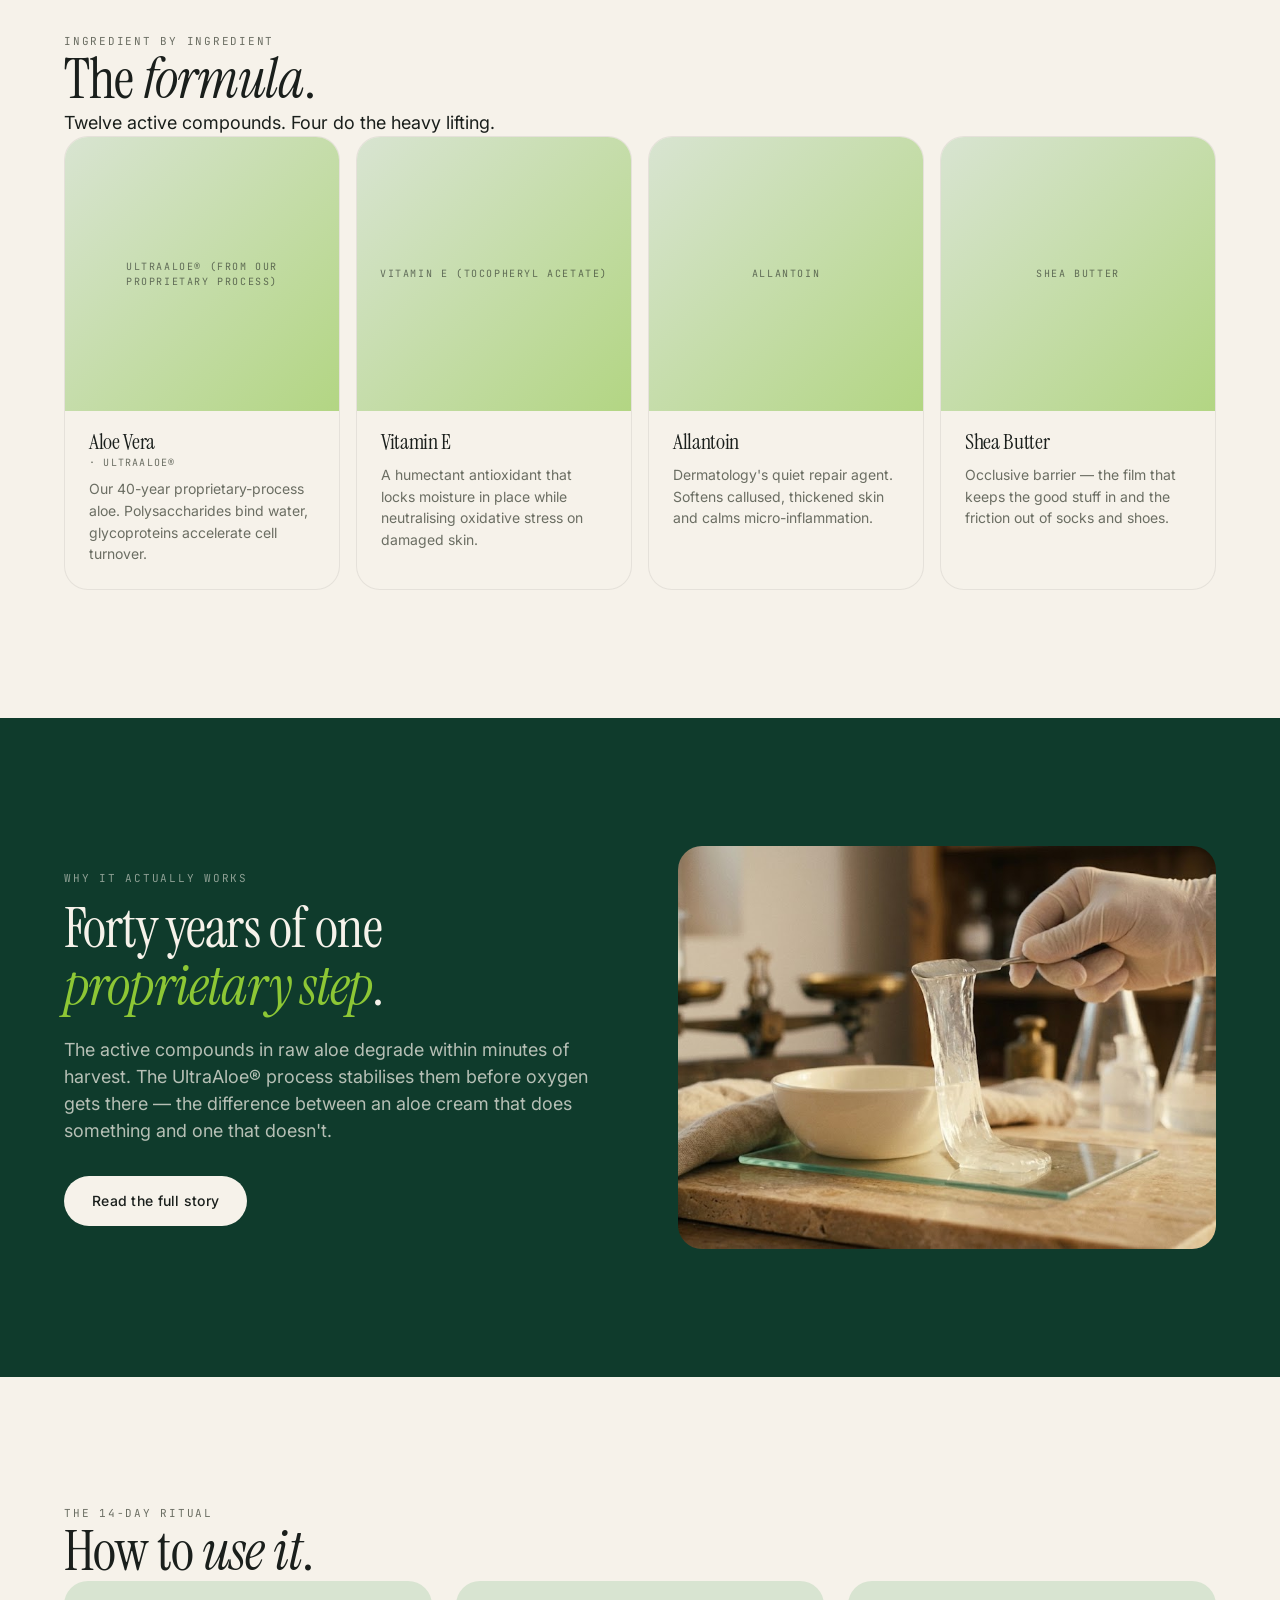
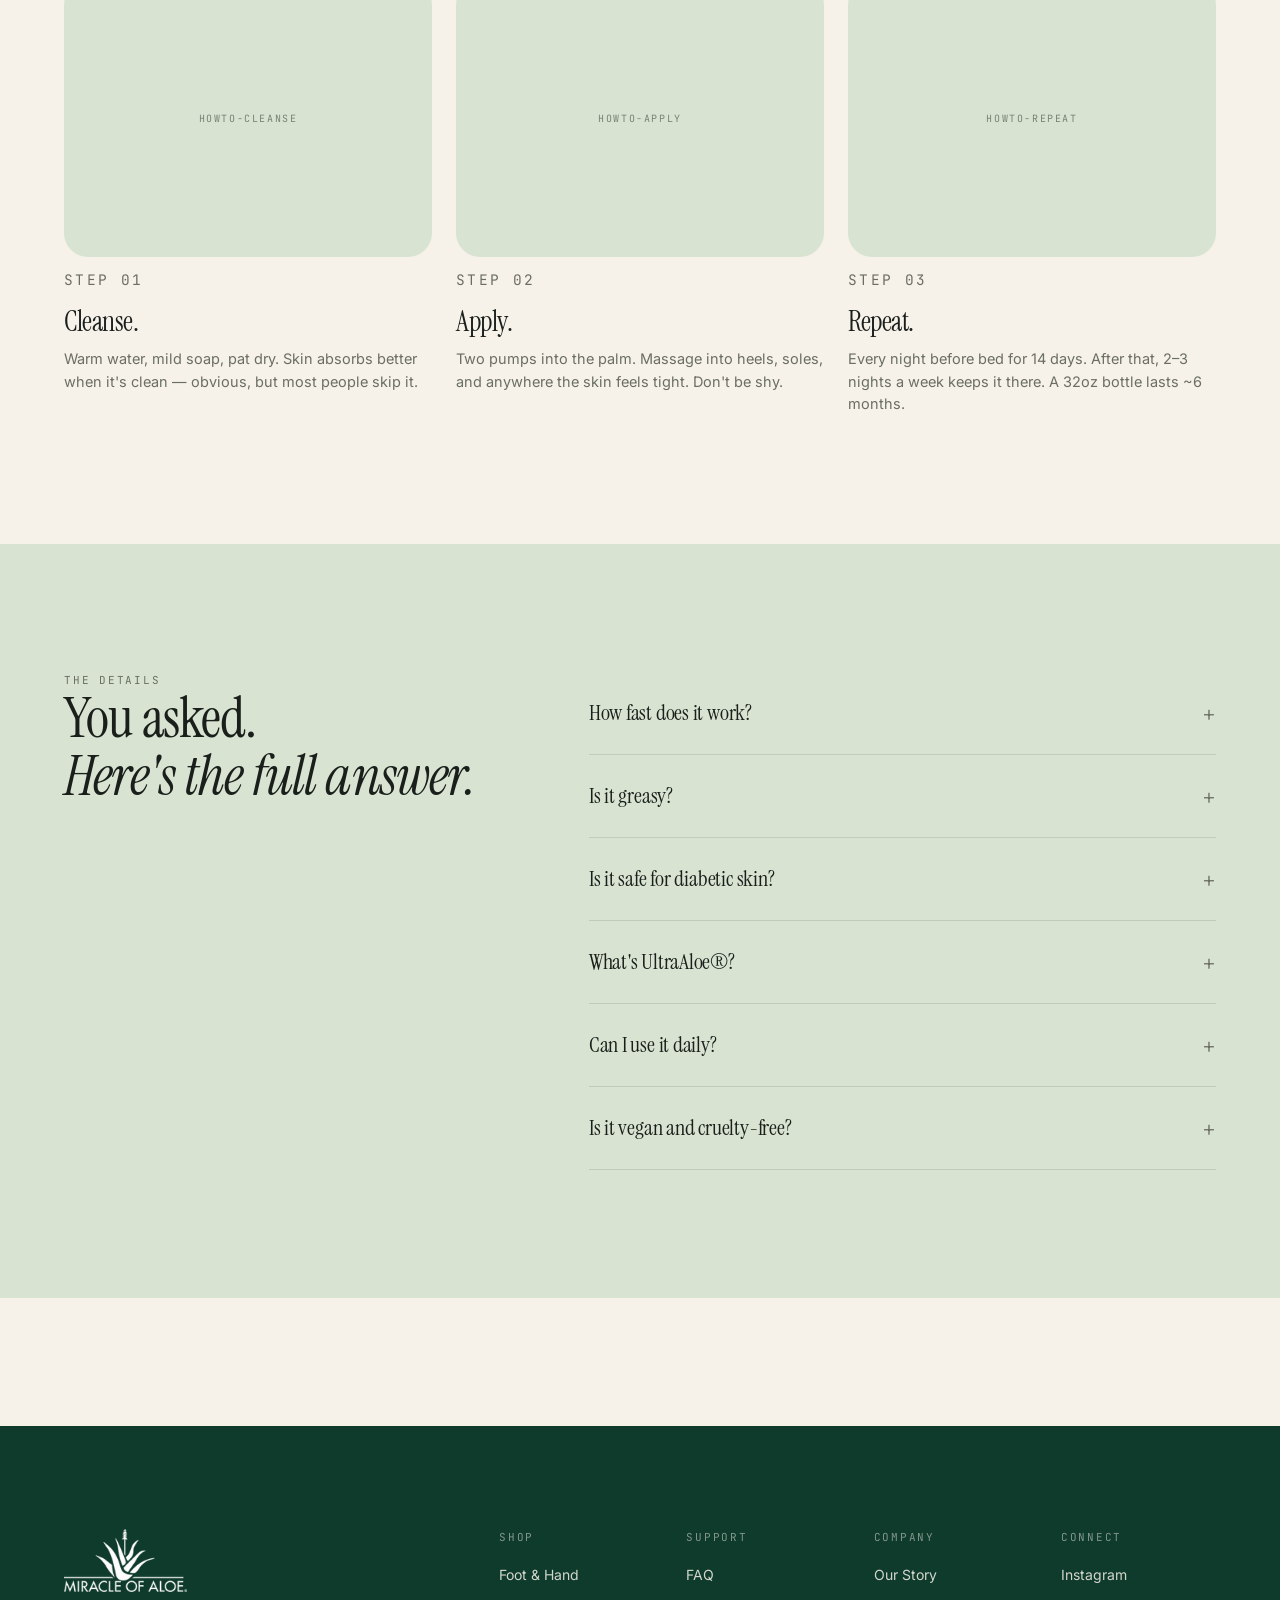
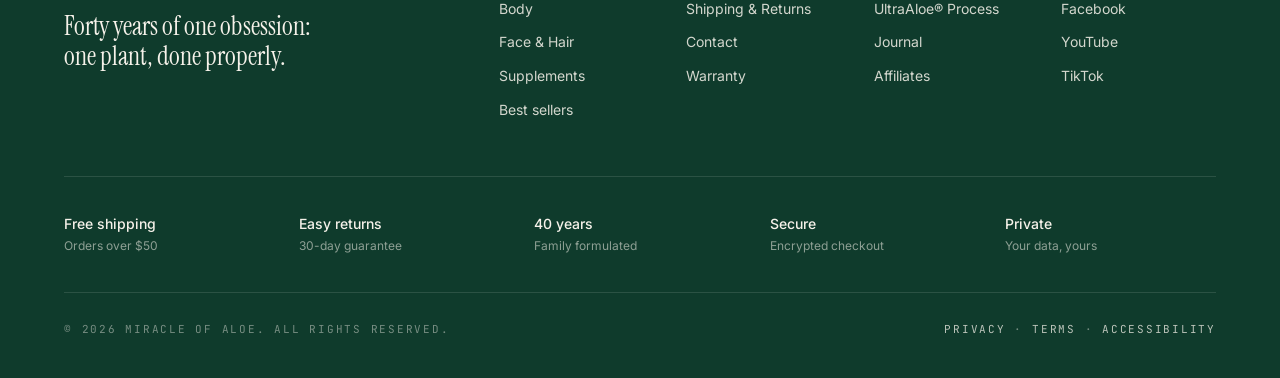
==== commit 640485e6: "Add PDP modules 5-7: UltraAloe forest callback, 3-step ritual, 6-question FAQ accordion" ====
--- a/products/miracle-foot-repair-cream.html
+++ b/products/miracle-foot-repair-cream.html
@@ -208,6 +208,89 @@
   </div>
 </section>
 
+<!-- Module 5: Why UltraAloe works -->
+<section class="pdp-ultraaloe section--forest section">
+  <div class="container">
+    <div class="pdp-ultraaloe__grid">
+      <div>
+        <p class="mono">Why it actually works</p>
+        <h2>Forty years of one <em>proprietary step</em>.</h2>
+        <p class="lede">The active compounds in raw aloe degrade within minutes of harvest. The UltraAloe® process stabilises them before oxygen gets there — the difference between an aloe cream that does something and one that doesn't.</p>
+        <a class="btn btn--pale" href="../#ultraaloe">Read the full story</a>
+      </div>
+      <div class="pdp-ultraaloe__still" role="img" aria-label="Inner fillet gel being separated in a warm-lit workspace"></div>
+    </div>
+  </div>
+</section>
+
+<!-- Module 6: How to use -->
+<section class="pdp-howto section">
+  <div class="container">
+    <header class="section-header">
+      <p class="mono">The 14-day ritual</p>
+      <h2>How to <em>use it</em>.</h2>
+    </header>
+    <ol class="pdp-howto__steps">
+      <li>
+        <div class="pdp-howto__img" aria-hidden="true"><span class="mono">howto-cleanse</span></div>
+        <p class="mono">Step 01</p>
+        <h3>Cleanse.</h3>
+        <p>Warm water, mild soap, pat dry. Skin absorbs better when it's clean — obvious, but most people skip it.</p>
+      </li>
+      <li>
+        <div class="pdp-howto__img" aria-hidden="true"><span class="mono">howto-apply</span></div>
+        <p class="mono">Step 02</p>
+        <h3>Apply.</h3>
+        <p>Two pumps into the palm. Massage into heels, soles, and anywhere the skin feels tight. Don't be shy.</p>
+      </li>
+      <li>
+        <div class="pdp-howto__img" aria-hidden="true"><span class="mono">howto-repeat</span></div>
+        <p class="mono">Step 03</p>
+        <h3>Repeat.</h3>
+        <p>Every night before bed for 14 days. After that, 2–3 nights a week keeps it there. A 32oz bottle lasts ~6 months.</p>
+      </li>
+    </ol>
+  </div>
+</section>
+
+<!-- Module 7: FAQ -->
+<section class="pdp-faq section section--mist">
+  <div class="container">
+    <div class="pdp-faq__grid">
+      <header>
+        <p class="mono">The details</p>
+        <h2>You asked.<br><em>Here's the full answer.</em></h2>
+      </header>
+      <div class="faq">
+        <details class="faq__item">
+          <summary>How fast does it work?</summary>
+          <p>Most customers report visible softening inside 7 days, and real transformation by day 14 with nightly use. Some of the deepest cracks take longer — three weeks is not unusual for heels that have been cracked for years.</p>
+        </details>
+        <details class="faq__item">
+          <summary>Is it greasy?</summary>
+          <p>No. It's rich — that's the shea butter — but it absorbs within two minutes. You can put socks on right after. The grease that never quite absorbs in other foot creams is usually mineral oil. We don't use any.</p>
+        </details>
+        <details class="faq__item">
+          <summary>Is it safe for diabetic skin?</summary>
+          <p>Yes — it's dermatologist-reviewed and formulated for sensitive, fragile skin. No fragrance, no colourants, no stinging ingredients. Thousands of our long-time customers are diabetic.</p>
+        </details>
+        <details class="faq__item">
+          <summary>What's UltraAloe®?</summary>
+          <p>It's our 40-year proprietary process for stabilising the active compounds in aloe vera before they oxidise. Raw aloe loses most of its efficacy within hours of being cut. UltraAloe® keeps it intact.</p>
+        </details>
+        <details class="faq__item">
+          <summary>Can I use it daily?</summary>
+          <p>Nightly for the first 14 days, then 2–3 nights per week for maintenance. Daily is fine if your skin is very dry — it won't over-moisturise.</p>
+        </details>
+        <details class="faq__item">
+          <summary>Is it vegan and cruelty-free?</summary>
+          <p>Cruelty-free, yes. Vegan — this formula contains no animal-derived ingredients, so yes.</p>
+        </details>
+      </div>
+    </div>
+  </div>
+</section>
+
 </main>
 
 <footer class="footer">
--- a/css/product.css
+++ b/css/product.css
@@ -205,3 +205,76 @@
 
 @media (max-width: 1060px) { .pdp-formula__grid { grid-template-columns: repeat(2, 1fr); } }
 @media (max-width: 560px)  { .pdp-formula__grid { grid-template-columns: 1fr; } }
+
+/* ===== Module 5: UltraAloe callback ===== */
+.pdp-ultraaloe__grid {
+  display: grid;
+  grid-template-columns: 1fr 1fr;
+  gap: clamp(32px, 6vw, 96px);
+  align-items: center;
+}
+.pdp-ultraaloe h2 { margin: 12px 0 20px; color: var(--color-paper); }
+.pdp-ultraaloe h2 em { font-style: italic; color: var(--color-aloe); }
+.pdp-ultraaloe .lede { color: rgba(246,242,234,0.72); margin-bottom: 32px; }
+.pdp-ultraaloe__still {
+  aspect-ratio: 4 / 3;
+  border-radius: var(--radius-card);
+  background-image: url('../assets/stills/ultraaloe-process.jpg');
+  background-size: cover;
+  background-position: center;
+  background-color: rgba(246, 242, 234, 0.08);
+}
+@media (max-width: 860px) { .pdp-ultraaloe__grid { grid-template-columns: 1fr; } }
+
+/* ===== Module 6: How to use ===== */
+.pdp-howto__steps {
+  display: grid; grid-template-columns: repeat(3, 1fr); gap: 24px;
+  list-style: none; padding: 0;
+}
+.pdp-howto__steps > li { display: flex; flex-direction: column; gap: 12px; }
+.pdp-howto__img {
+  aspect-ratio: 4 / 3;
+  background: var(--color-mist);
+  border-radius: var(--radius-card);
+  display: grid; place-items: center;
+  position: relative;
+}
+.pdp-howto__img .mono { color: rgba(26,31,28,0.5); font-size: 10px; }
+.pdp-howto__steps h3 { font-size: 28px; margin-top: 4px; }
+.pdp-howto__steps p { font-size: 14.5px; color: var(--color-muted); }
+@media (max-width: 860px) { .pdp-howto__steps { grid-template-columns: 1fr; } }
+
+/* ===== Module 7: FAQ ===== */
+.pdp-faq__grid {
+  display: grid;
+  grid-template-columns: 5fr 7fr;
+  gap: clamp(32px, 6vw, 96px);
+  align-items: start;
+}
+.faq__item {
+  border-bottom: 1px solid rgba(26, 31, 28, 0.12);
+  padding: 24px 0;
+}
+.faq__item summary {
+  list-style: none;
+  cursor: pointer;
+  display: flex; justify-content: space-between; align-items: center;
+  font-family: var(--font-serif);
+  font-size: 22px;
+  letter-spacing: -0.01em;
+  transition: color var(--dur-fast) var(--ease-out);
+}
+.faq__item summary::-webkit-details-marker { display: none; }
+.faq__item summary::after {
+  content: "+";
+  font-family: var(--font-sans);
+  font-size: 22px; font-weight: 300;
+  color: var(--color-muted);
+  transition: transform var(--dur-med) var(--ease-out);
+}
+.faq__item[open] summary::after { content: "−"; }
+.faq__item p {
+  margin-top: 12px;
+  font-size: 15px; color: var(--color-muted); max-width: 62ch;
+}
+@media (max-width: 860px) { .pdp-faq__grid { grid-template-columns: 1fr; } }
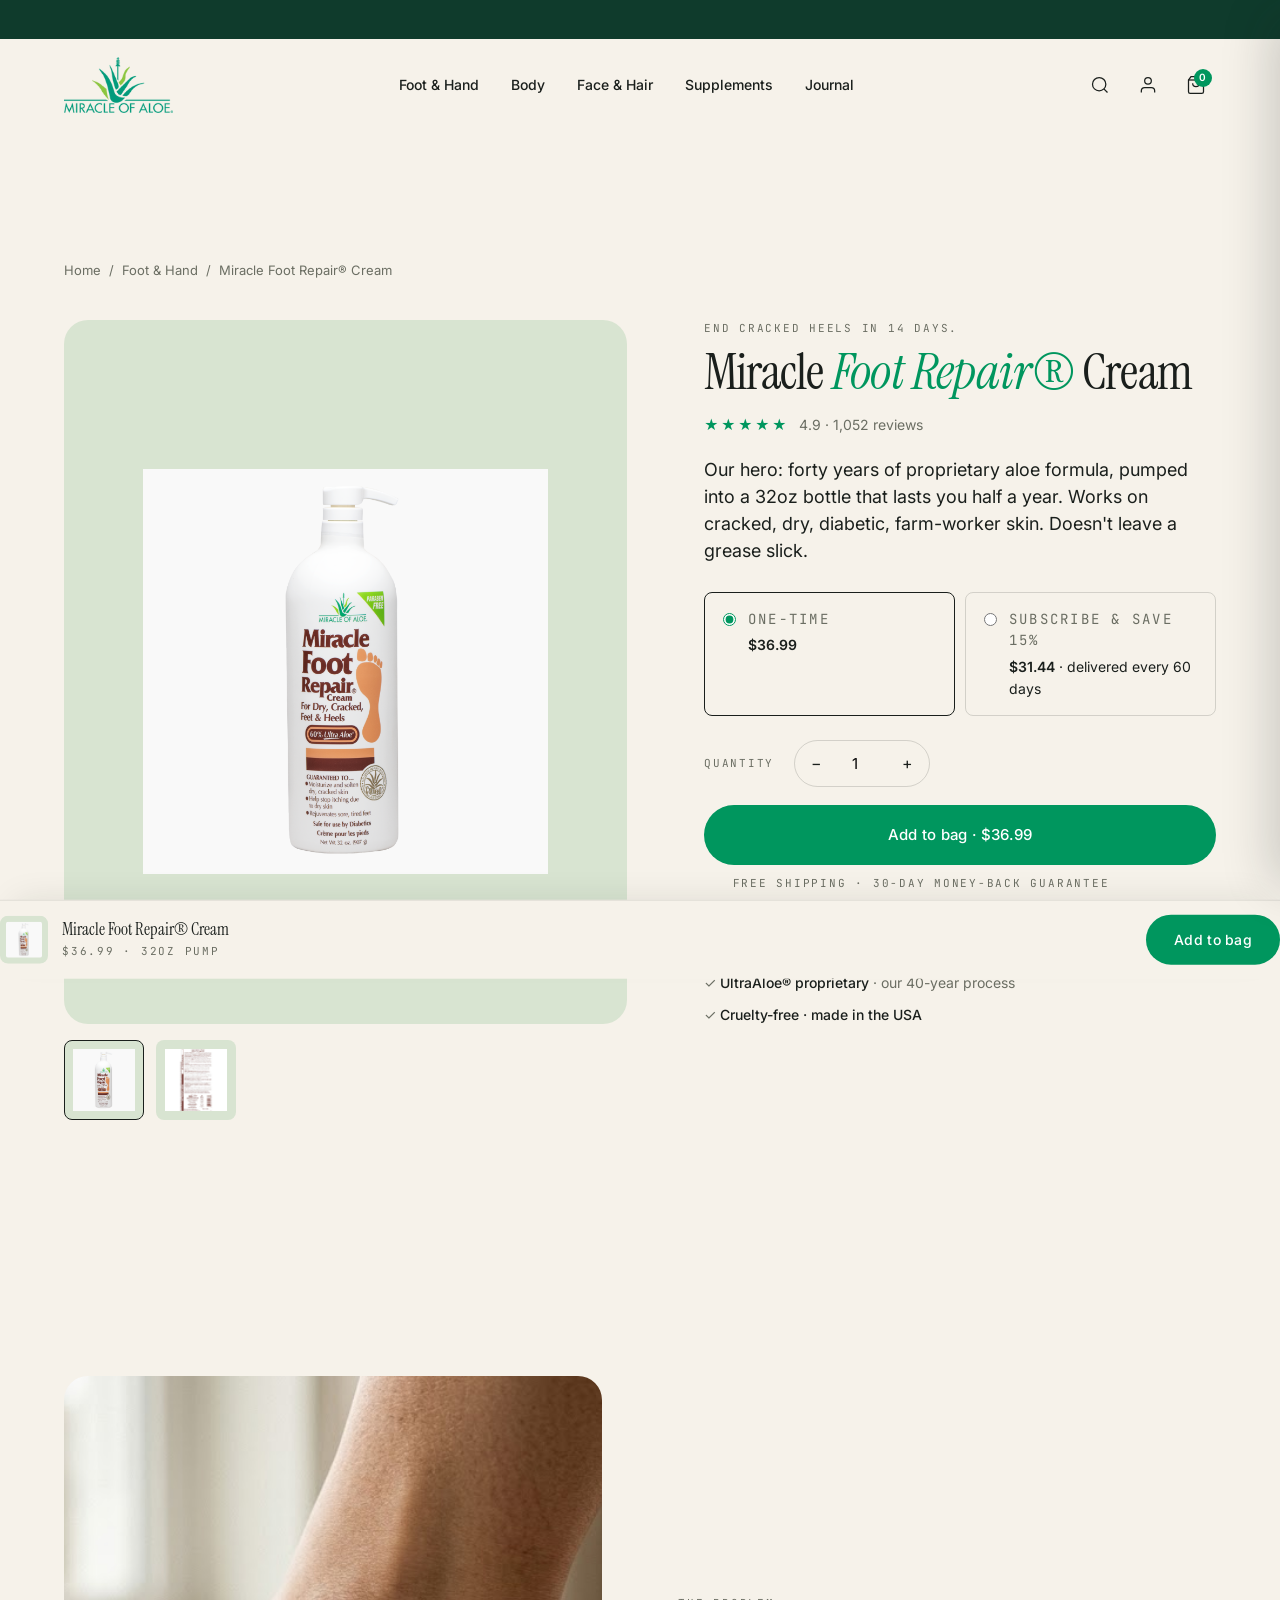
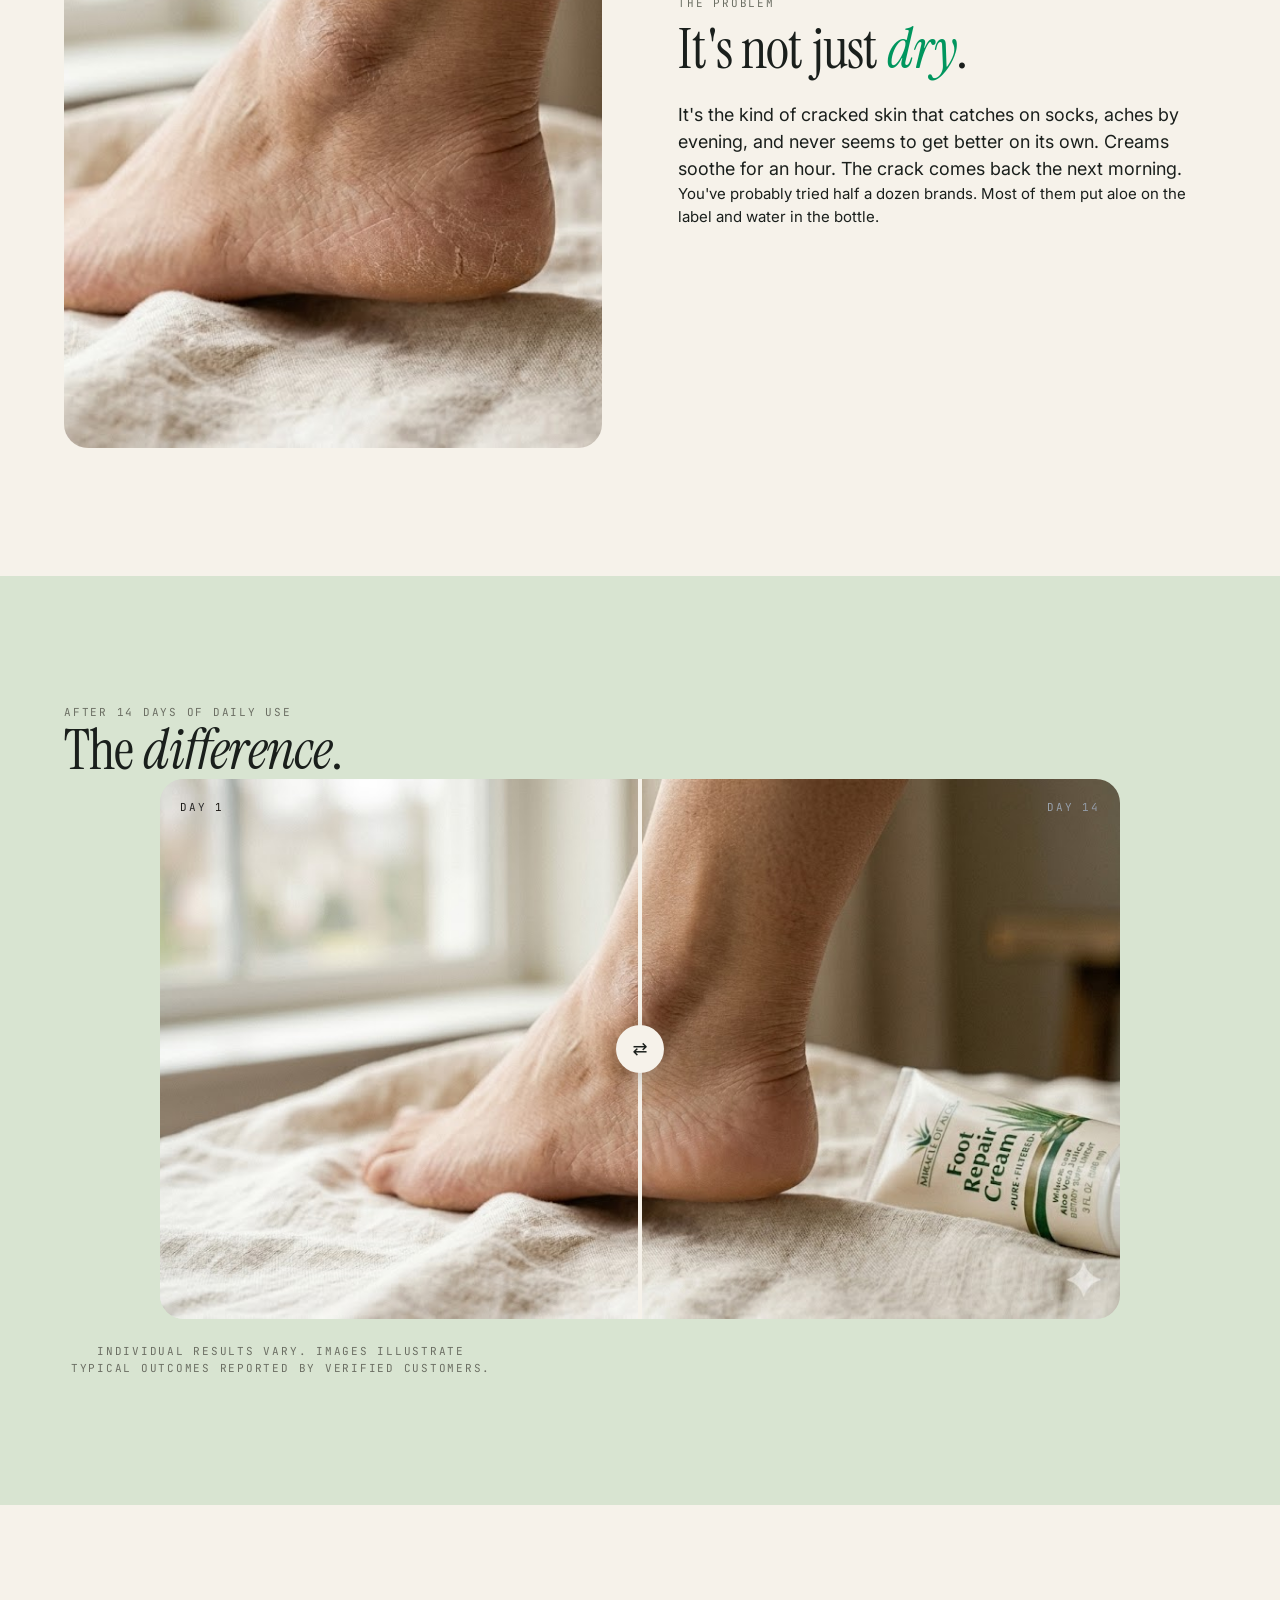
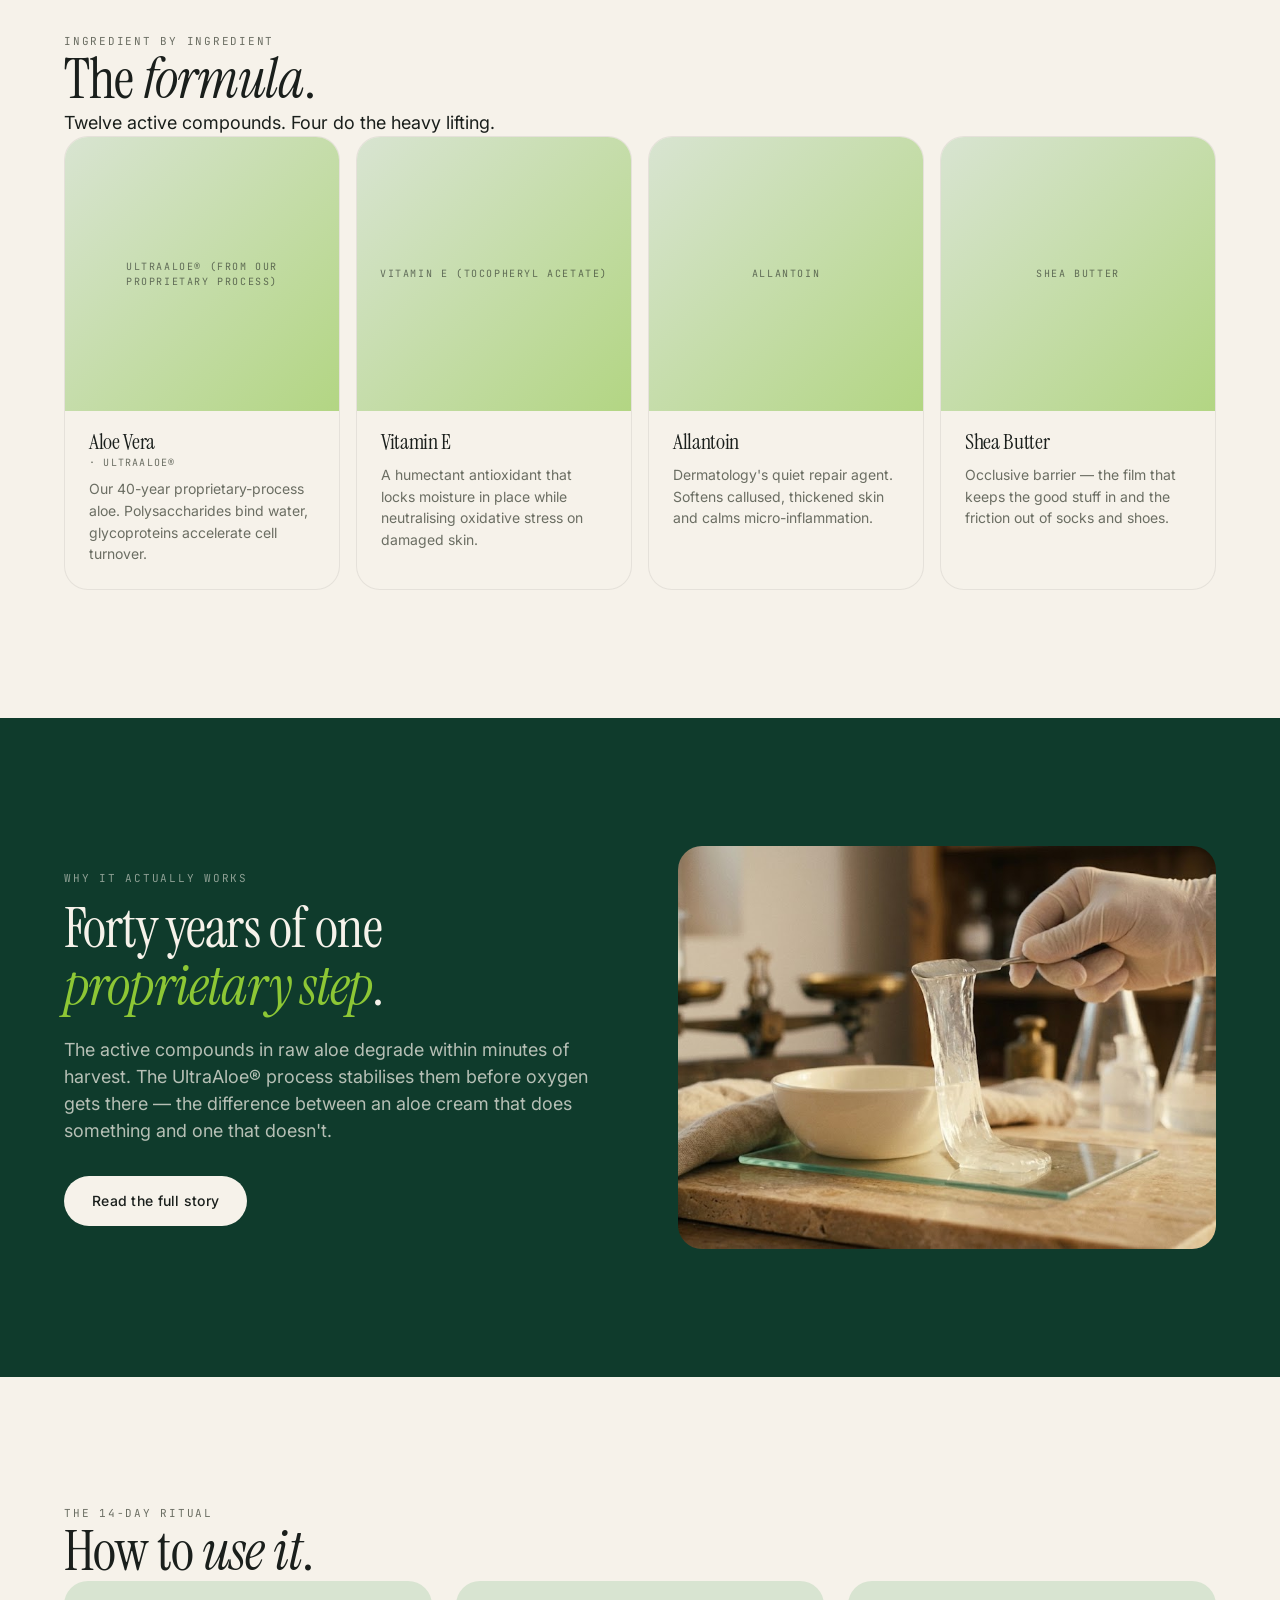
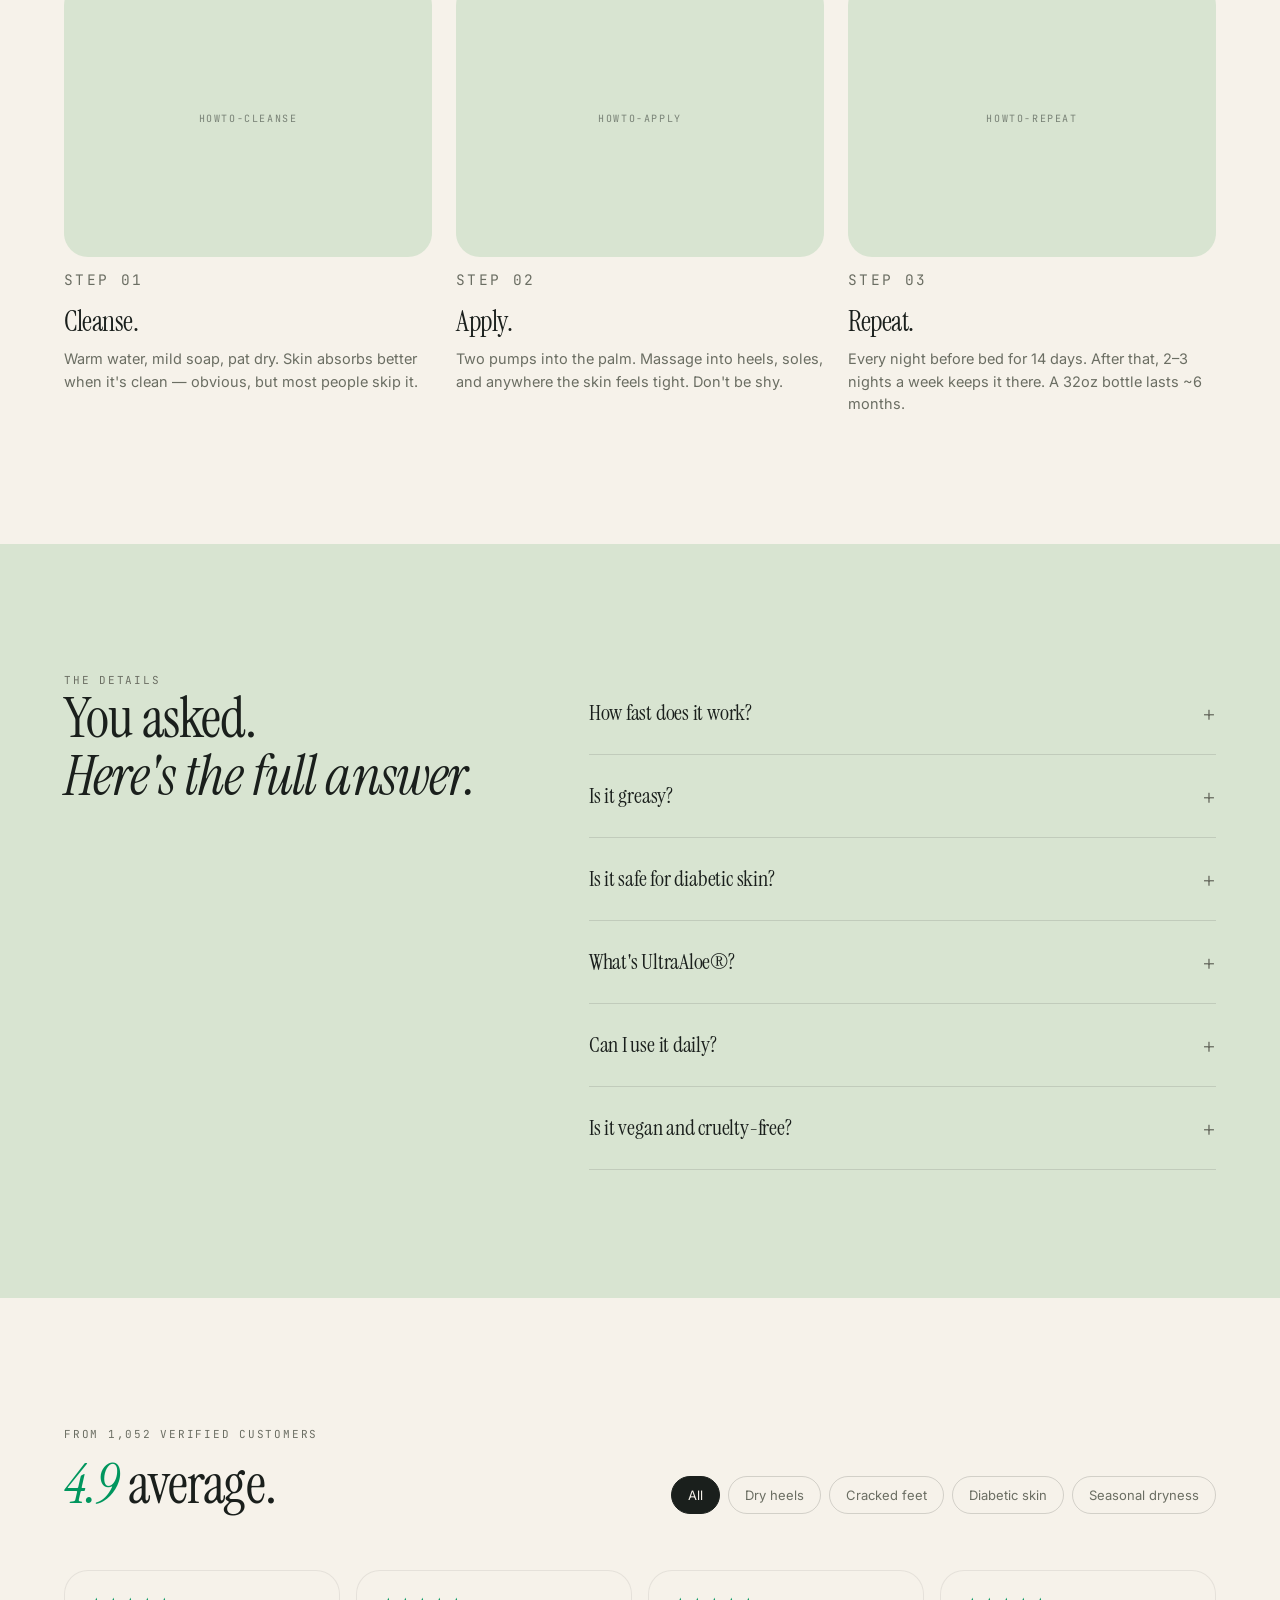
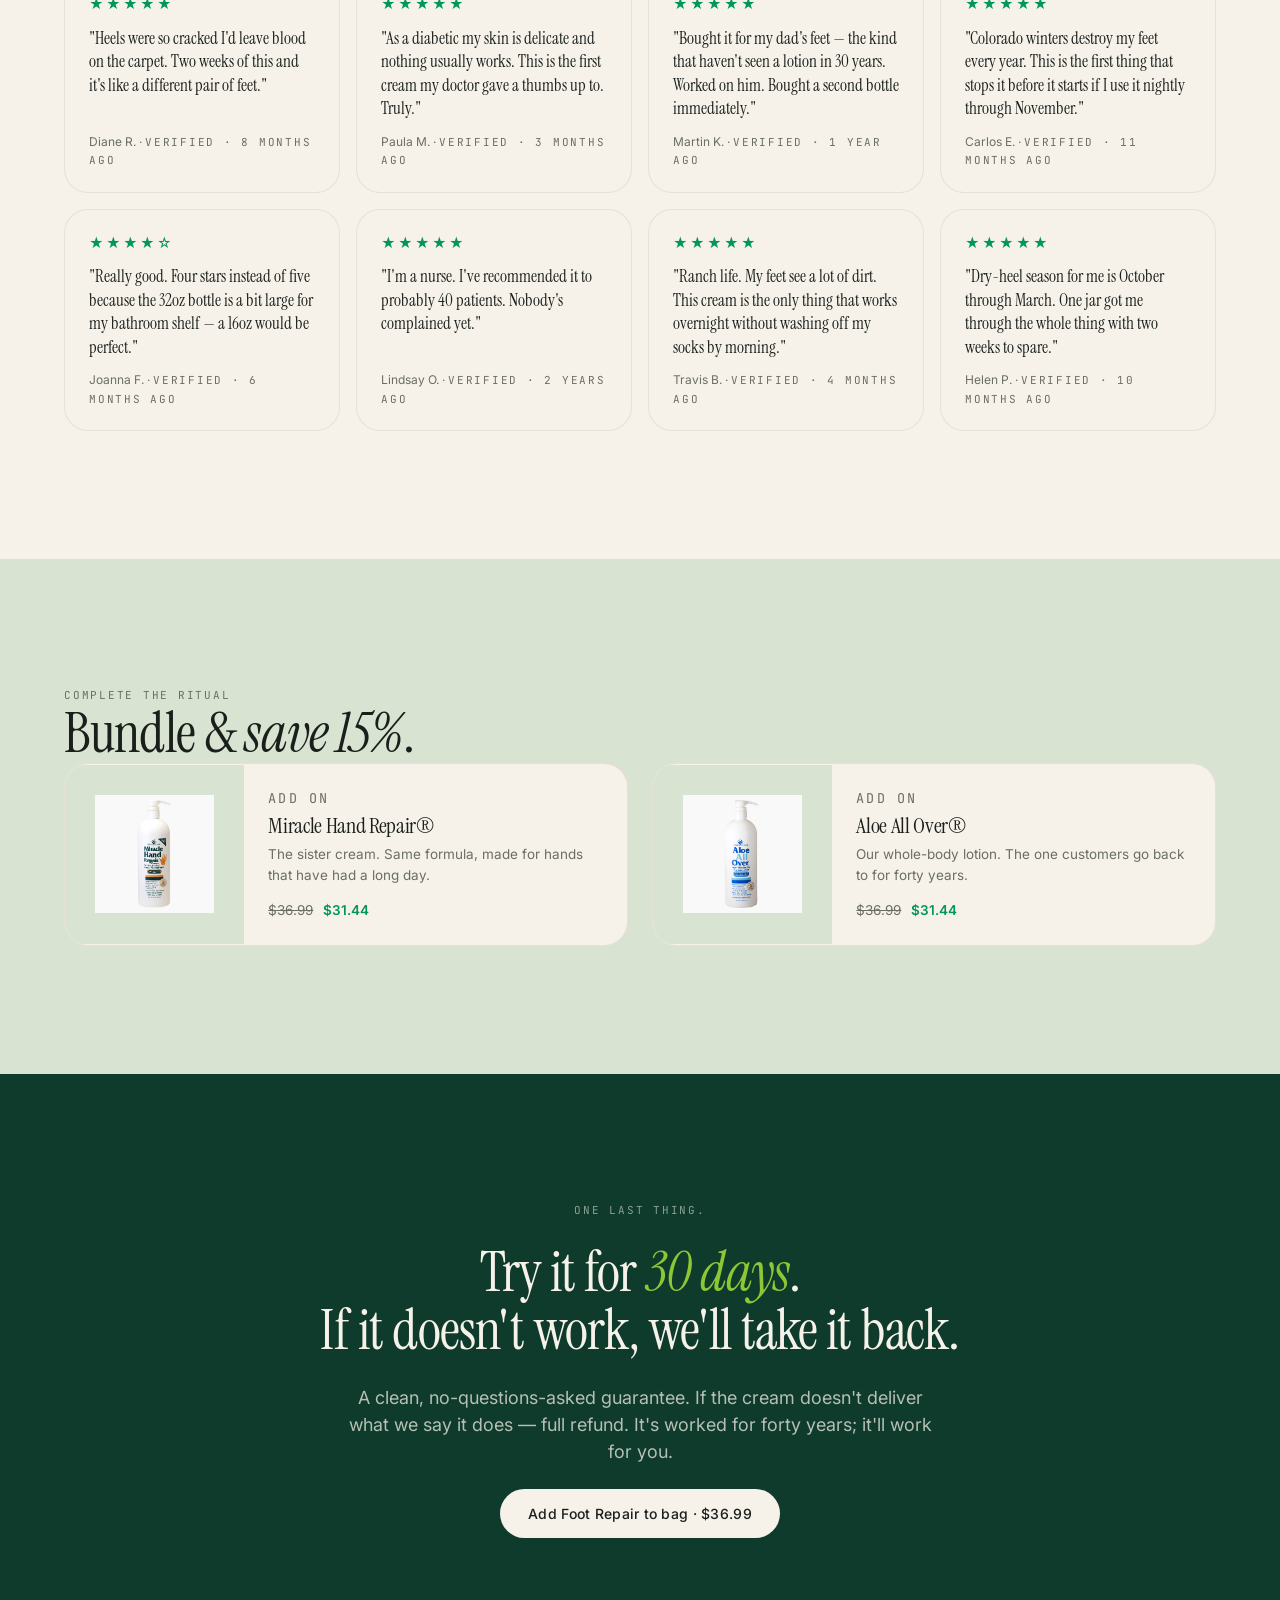
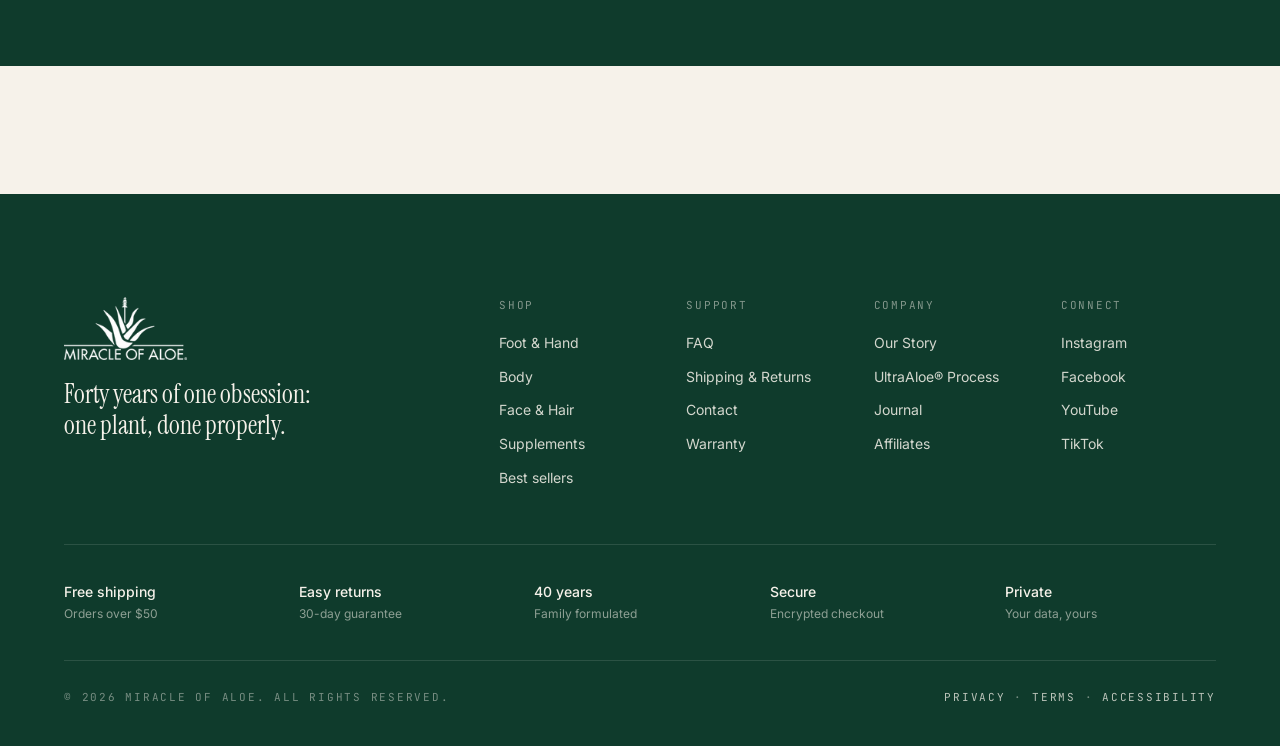
==== commit b6e6c18a: "Add PDP modules 8-10: filterable review wall, bundle cross-sell, final guarantee CTA" ====
--- a/products/miracle-foot-repair-cream.html
+++ b/products/miracle-foot-repair-cream.html
@@ -291,6 +291,108 @@
   </div>
 </section>
 
+<!-- Module 8: Review wall -->
+<section class="pdp-reviews section" aria-labelledby="pdp-reviews-heading">
+  <div class="container">
+    <header class="pdp-reviews__header">
+      <div>
+        <p class="mono">From 1,052 verified customers</p>
+        <h2 id="pdp-reviews-heading"><em>4.9</em> average.</h2>
+      </div>
+      <div class="pdp-reviews__tags" role="tablist" aria-label="Filter reviews by concern">
+        <button class="tag is-active" data-tag="all">All</button>
+        <button class="tag" data-tag="dry">Dry heels</button>
+        <button class="tag" data-tag="cracked">Cracked feet</button>
+        <button class="tag" data-tag="diabetic">Diabetic skin</button>
+        <button class="tag" data-tag="seasonal">Seasonal dryness</button>
+      </div>
+    </header>
+
+    <div class="pdp-reviews__grid" id="reviewGrid">
+      <article class="pdp-review" data-tags="dry cracked">
+        <div class="pdp-review__stars" aria-hidden="true">★★★★★</div>
+        <blockquote>"Heels were so cracked I'd leave blood on the carpet. Two weeks of this and it's like a different pair of feet."</blockquote>
+        <cite>Diane R. · <span class="mono">Verified · 8 months ago</span></cite>
+      </article>
+      <article class="pdp-review" data-tags="diabetic">
+        <div class="pdp-review__stars" aria-hidden="true">★★★★★</div>
+        <blockquote>"As a diabetic my skin is delicate and nothing usually works. This is the first cream my doctor gave a thumbs up to. Truly."</blockquote>
+        <cite>Paula M. · <span class="mono">Verified · 3 months ago</span></cite>
+      </article>
+      <article class="pdp-review" data-tags="cracked">
+        <div class="pdp-review__stars" aria-hidden="true">★★★★★</div>
+        <blockquote>"Bought it for my dad's feet — the kind that haven't seen a lotion in 30 years. Worked on him. Bought a second bottle immediately."</blockquote>
+        <cite>Martin K. · <span class="mono">Verified · 1 year ago</span></cite>
+      </article>
+      <article class="pdp-review" data-tags="seasonal dry">
+        <div class="pdp-review__stars" aria-hidden="true">★★★★★</div>
+        <blockquote>"Colorado winters destroy my feet every year. This is the first thing that stops it before it starts if I use it nightly through November."</blockquote>
+        <cite>Carlos E. · <span class="mono">Verified · 11 months ago</span></cite>
+      </article>
+      <article class="pdp-review" data-tags="dry">
+        <div class="pdp-review__stars" aria-hidden="true">★★★★☆</div>
+        <blockquote>"Really good. Four stars instead of five because the 32oz bottle is a bit large for my bathroom shelf — a 16oz would be perfect."</blockquote>
+        <cite>Joanna F. · <span class="mono">Verified · 6 months ago</span></cite>
+      </article>
+      <article class="pdp-review" data-tags="diabetic seasonal">
+        <div class="pdp-review__stars" aria-hidden="true">★★★★★</div>
+        <blockquote>"I'm a nurse. I've recommended it to probably 40 patients. Nobody's complained yet."</blockquote>
+        <cite>Lindsay O. · <span class="mono">Verified · 2 years ago</span></cite>
+      </article>
+      <article class="pdp-review" data-tags="cracked">
+        <div class="pdp-review__stars" aria-hidden="true">★★★★★</div>
+        <blockquote>"Ranch life. My feet see a lot of dirt. This cream is the only thing that works overnight without washing off my socks by morning."</blockquote>
+        <cite>Travis B. · <span class="mono">Verified · 4 months ago</span></cite>
+      </article>
+      <article class="pdp-review" data-tags="seasonal">
+        <div class="pdp-review__stars" aria-hidden="true">★★★★★</div>
+        <blockquote>"Dry-heel season for me is October through March. One jar got me through the whole thing with two weeks to spare."</blockquote>
+        <cite>Helen P. · <span class="mono">Verified · 10 months ago</span></cite>
+      </article>
+    </div>
+  </div>
+</section>
+
+<!-- Module 9: Cross-sell -->
+<section class="pdp-bundle section section--mist" aria-labelledby="pdp-bundle-heading">
+  <div class="container">
+    <header class="section-header">
+      <p class="mono">Complete the ritual</p>
+      <h2 id="pdp-bundle-heading">Bundle &amp; <em>save 15%</em>.</h2>
+    </header>
+    <div class="pdp-bundle__grid">
+      <a class="bundle-card" href="#">
+        <div class="bundle-card__img"><img src="../assets/products/hand-repair.png" alt="Miracle Hand Repair 32oz" loading="lazy" width="600" height="600"></div>
+        <div class="bundle-card__body">
+          <p class="mono">Add on</p>
+          <h3>Miracle Hand Repair®</h3>
+          <p>The sister cream. Same formula, made for hands that have had a long day.</p>
+          <p class="bundle-card__price"><s>$36.99</s> <strong>$31.44</strong></p>
+        </div>
+      </a>
+      <a class="bundle-card" href="#">
+        <div class="bundle-card__img"><img src="../assets/products/aloe-all-over.png" alt="Aloe All Over Lotion 32oz" loading="lazy" width="600" height="600"></div>
+        <div class="bundle-card__body">
+          <p class="mono">Add on</p>
+          <h3>Aloe All Over®</h3>
+          <p>Our whole-body lotion. The one customers go back to for forty years.</p>
+          <p class="bundle-card__price"><s>$36.99</s> <strong>$31.44</strong></p>
+        </div>
+      </a>
+    </div>
+  </div>
+</section>
+
+<!-- Module 10: Final CTA + guarantee -->
+<section class="pdp-final section--forest section" aria-label="Final call to action">
+  <div class="container pdp-final__inner">
+    <p class="mono">One last thing.</p>
+    <h2>Try it for <em>30 days</em>.<br>If it doesn't work, we'll take it back.</h2>
+    <p class="lede">A clean, no-questions-asked guarantee. If the cream doesn't deliver what we say it does — full refund. It's worked for forty years; it'll work for you.</p>
+    <a class="btn btn--pale" href="#hero" onclick="document.getElementById('addToBag')?.click(); return false;">Add Foot Repair to bag · $36.99</a>
+  </div>
+</section>
+
 </main>
 
 <footer class="footer">
--- a/css/product.css
+++ b/css/product.css
@@ -278,3 +278,74 @@
   font-size: 15px; color: var(--color-muted); max-width: 62ch;
 }
 @media (max-width: 860px) { .pdp-faq__grid { grid-template-columns: 1fr; } }
+
+/* ===== Module 8: Reviews ===== */
+.pdp-reviews__header {
+  display: flex; justify-content: space-between; align-items: flex-end;
+  gap: 24px;
+  margin-bottom: clamp(32px, 5vw, 56px);
+  flex-wrap: wrap;
+}
+.pdp-reviews__header h2 { margin-top: 12px; }
+.pdp-reviews__header h2 em { font-style: italic; color: var(--color-jungle); }
+.pdp-reviews__tags { display: flex; gap: 8px; flex-wrap: wrap; }
+.tag {
+  padding: 8px 16px;
+  border-radius: var(--radius-pill);
+  border: 1px solid rgba(26, 31, 28, 0.16);
+  font-size: 13px;
+  color: var(--color-muted);
+  background: transparent;
+  transition: all var(--dur-fast) var(--ease-out);
+}
+.tag:hover { border-color: var(--color-ink); color: var(--color-ink); }
+.tag.is-active { background: var(--color-ink); color: var(--color-paper); border-color: var(--color-ink); }
+
+.pdp-reviews__grid {
+  display: grid; grid-template-columns: repeat(4, 1fr);
+  gap: 16px;
+}
+.pdp-review {
+  background: var(--color-paper);
+  border: 1px solid rgba(26, 31, 28, 0.08);
+  border-radius: var(--radius-card);
+  padding: 22px 24px;
+  display: flex; flex-direction: column; gap: 12px;
+  transition: opacity var(--dur-med) var(--ease-out), transform var(--dur-med) var(--ease-out);
+}
+.pdp-review.is-hidden { display: none; }
+.pdp-review__stars { color: var(--color-jungle); font-size: 14px; letter-spacing: 2px; }
+.pdp-review blockquote { font-family: var(--font-serif); font-size: 17px; line-height: 1.38; }
+.pdp-review cite { font-size: 12px; color: var(--color-muted); margin-top: auto; font-style: normal; }
+
+@media (max-width: 1060px) { .pdp-reviews__grid { grid-template-columns: repeat(2, 1fr); } }
+@media (max-width: 560px)  { .pdp-reviews__grid { grid-template-columns: 1fr; } }
+
+/* ===== Module 9: Bundle ===== */
+.pdp-bundle__grid { display: grid; grid-template-columns: 1fr 1fr; gap: 24px; }
+.bundle-card {
+  display: grid; grid-template-columns: 1fr 2fr; align-items: center; gap: 24px;
+  background: var(--color-paper);
+  border: 1px solid rgba(26, 31, 28, 0.08);
+  border-radius: var(--radius-card);
+  overflow: hidden;
+  transition: transform var(--dur-med) var(--ease-out);
+}
+.bundle-card:hover { transform: translateY(-3px); opacity: 1; }
+.bundle-card__img { aspect-ratio: 1; background: var(--color-mist); display: grid; place-items: center; padding: 20px; }
+.bundle-card__img img { max-width: 85%; max-height: 85%; object-fit: contain; }
+.bundle-card__body { padding: 24px 28px 24px 0; display: flex; flex-direction: column; gap: 6px; }
+.bundle-card__body h3 { font-size: 22px; }
+.bundle-card__body p { font-size: 13.5px; color: var(--color-muted); }
+.bundle-card__price { font-size: 16px; color: var(--color-ink); margin-top: 8px; }
+.bundle-card__price s { color: var(--color-muted); margin-right: 6px; font-weight: 400; }
+.bundle-card__price strong { color: var(--color-jungle); font-weight: 600; }
+
+@media (max-width: 860px) { .pdp-bundle__grid { grid-template-columns: 1fr; } }
+
+/* ===== Module 10: Final CTA ===== */
+.pdp-final { text-align: center; }
+.pdp-final__inner { max-width: 780px; margin: 0 auto; display: flex; flex-direction: column; gap: 24px; align-items: center; }
+.pdp-final h2 { color: var(--color-paper); font-size: clamp(36px, 4.4vw, 64px); }
+.pdp-final h2 em { font-style: italic; color: var(--color-aloe); }
+.pdp-final .lede { color: rgba(246,242,234,0.72); max-width: 54ch; }
